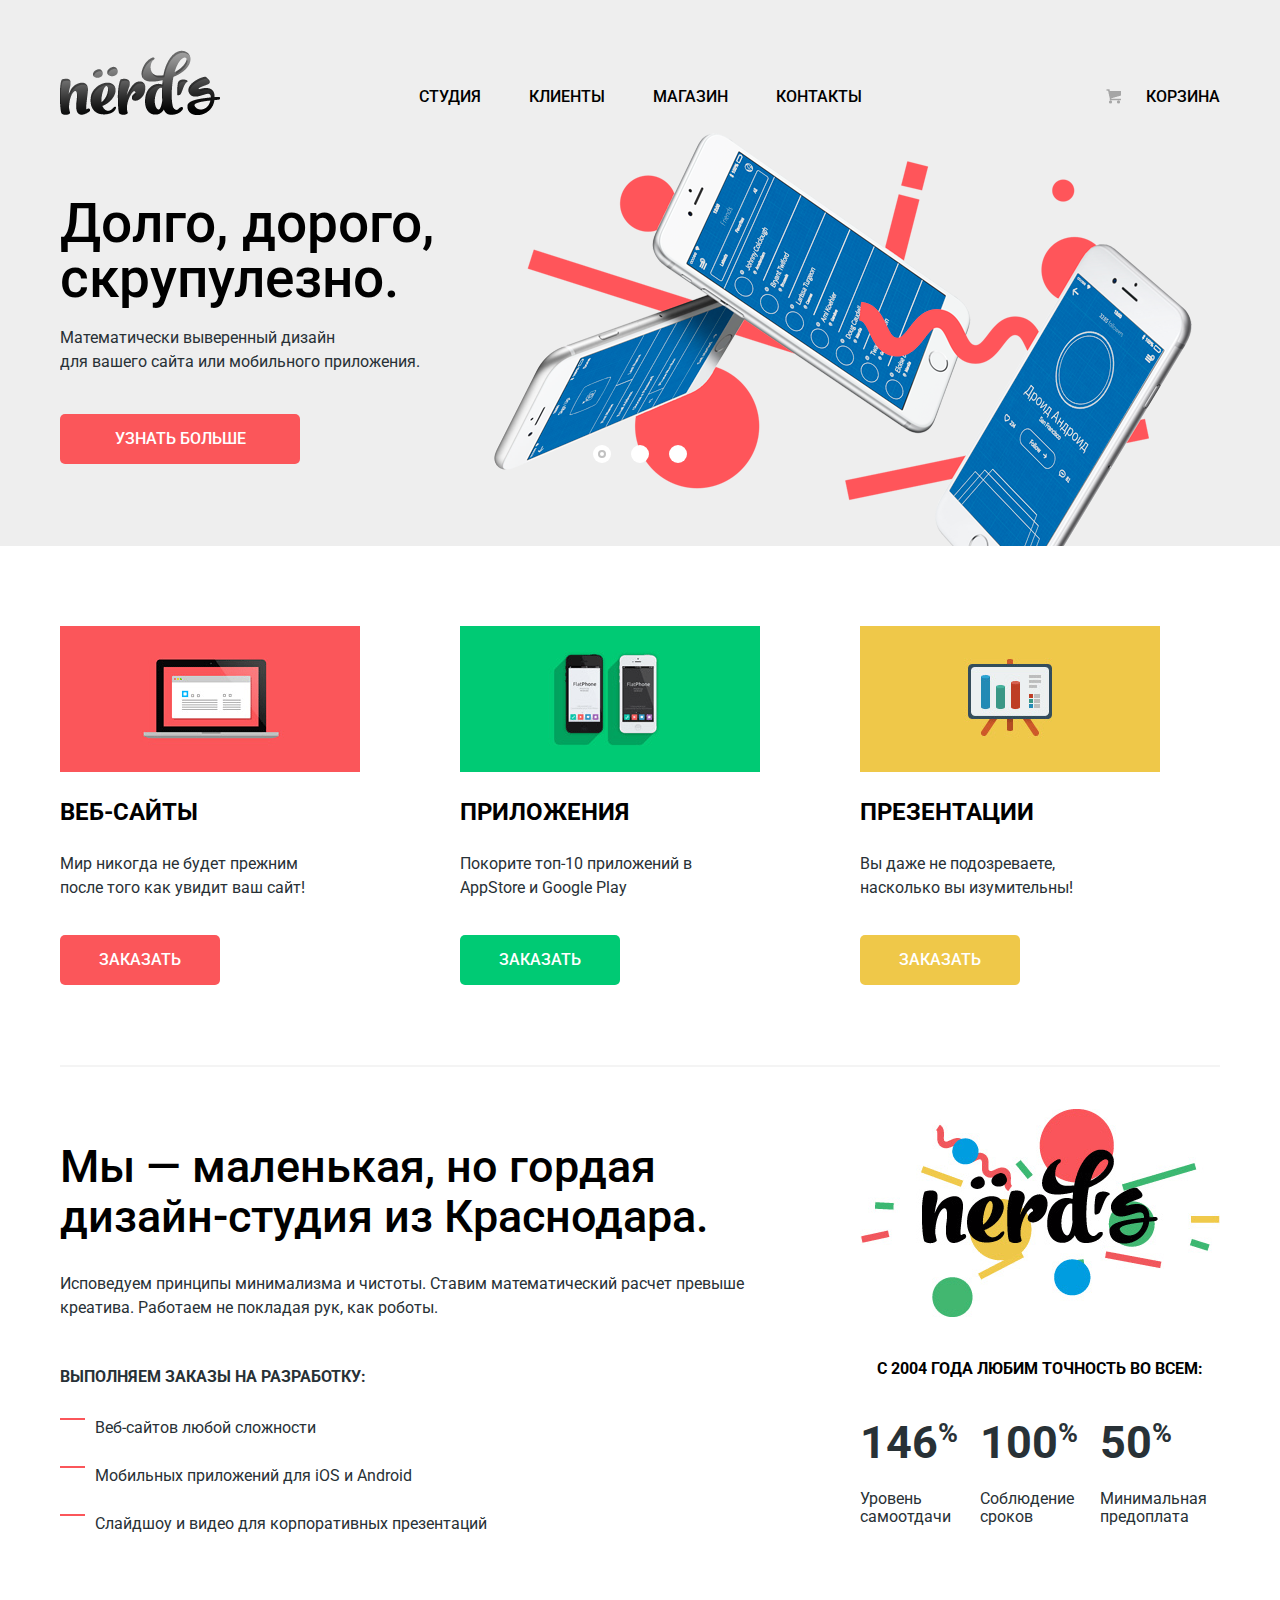
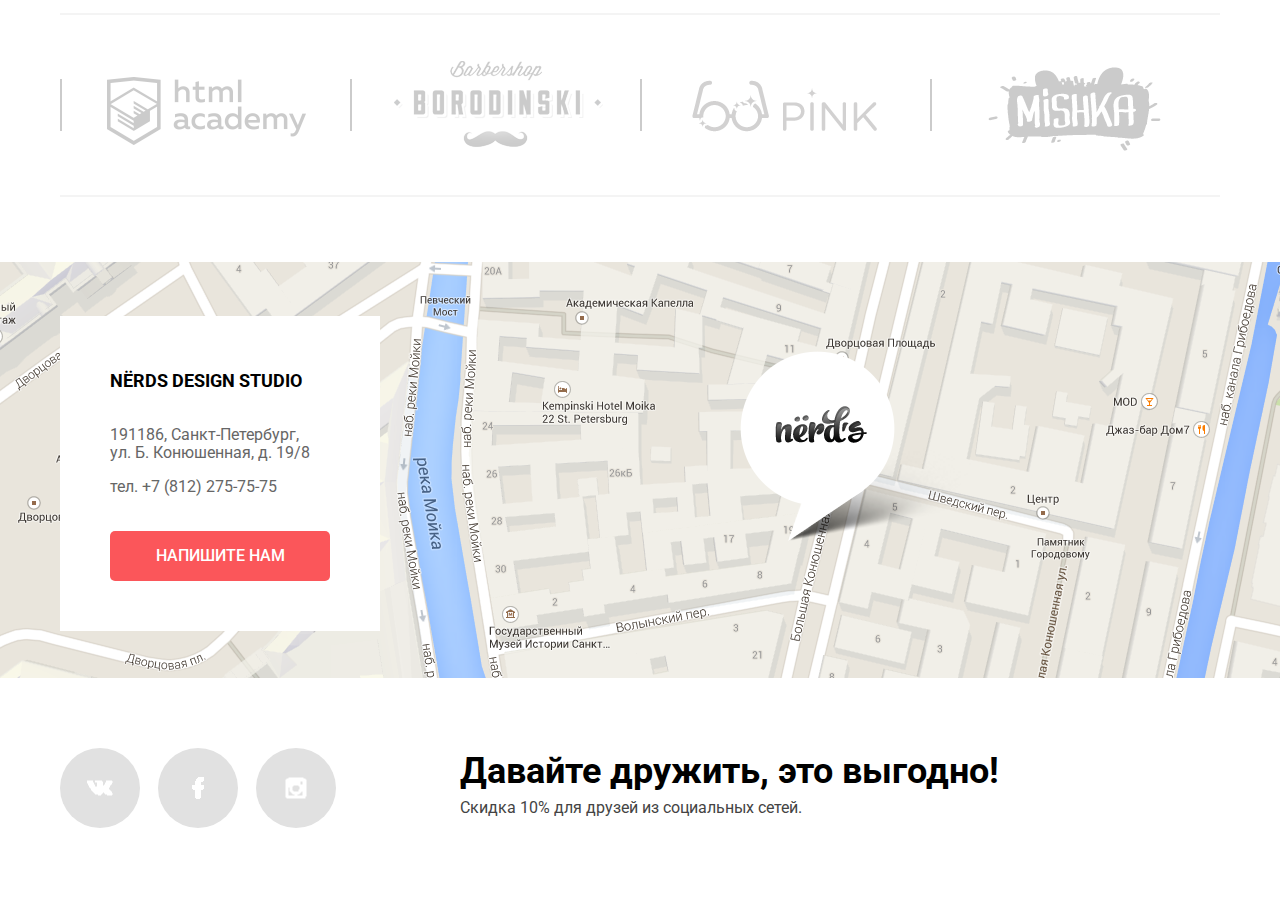
==== index.html @ ee8e9132 "вроде бы все" ====
<!DOCTYPE html>
<html lang="ru">

<head>
  <meta charset="utf-8">
  <title>HTML Academy: Нёрдс</title>
  <link rel="stylesheet" href="css/normalize.css">
  <link rel="stylesheet" href="css/style.css">
  <link href="https://fonts.googleapis.com/css?family=Roboto:400,500,700&amp;subset=cyrillic" rel="stylesheet">
</head>

<body>
  <header class="main-header">
    <div class="container">
      <div class="logo">
        <img src="img/nerds-logo.png" alt="логотип" width="160" height="65">
      </div>
      <nav class="nav">
        <ul>
          <li>
            <a href="#">Студия</a>
          </li>
          <li>
            <a href="#">Клиенты</a>
          </li>
          <li>
            <a href="#">Магазин</a>
          </li>
          <li>
            <a href="#">Контакты</a>
          </li>
        </ul>
      </nav>
      <div class="user-block">
        <a class="purchase" href="#">Корзина</a>
      </div>
    </div>

    <div class="container">
      <div class="slider">
        <input type="radio" id="btn-1" name="toggle" checked>
        <input type="radio" id="btn-2" name="toggle">
        <input type="radio" id="btn-3" name="toggle">
        <div class="slider-controls">
          <label for="btn-1"></label>
          <label for="btn-2"></label>
          <label for="btn-3"></label>
        </div>
        <div class="slides">
          <div class="slide">
            <h2 class="slider-item-title">Долго, дорого, <br>
                скрупулезно.</h2>
            <p class="slider-item">Математически выверенный дизайн<br> для вашего сайта или мобильного приложения.</p>
            <a class="btn" title="Узнать больше" href="#">Узнать больше</a>
          </div>
          <div class="slide">
            <h2 class="slider-item-title">Любим математику <br>как никто другой</h2>
            <p class="slider-item">Никакого креатива, только математические формулы <br>для расчета идеальных пропорций.</p>
            <a class="btn" title="Узнать больше" href="#">Узнать больше</a>
          </div>
          <div class="slide">
            <h2 class="slider-item-title">Только ночь,<br>только хардкор</h2>
            <p class="slider-item">Работать днем, как все? Мы против этого. <br>Ближе к полуночи работа только начинается.</p>
            <a class="btn" title="Узнать больше" href="#">Узнать больше</a>
          </div>
        </div>
      </div>
    </div>
  </header>

  <div class="container ">

    <section class="features clearfix">
      <div class="features-item">
        <div class="features-item-red">
          <img src="img/features-red.png" alt="Веб-сайты" width="300" height="146">
        </div>
        <b class="features-name">Веб-сайты</b>
        <p>Мир никогда не будет прежним после того как увидит ваш сайт!</p>
        <a class="btn btn-red" title="Заказать" href="#">Заказать</a>
      </div>
      <div class="features-item">
        <div class="features-item-green">
          <img src="img/features-green.png" alt="Приложения" width="300" height="146">
        </div>
        <b class="features-name">Приложения</b>
        <p>Покорите топ-10 приложений в AppStore и Google Play</p>
        <a class="btn btn-green" title="Заказать" href="#">Заказать</a>
      </div>
      <div class="features-item">
        <div class="features-item-yellow">
          <img src="img/features-yellow.png" alt="Презентации" width="300" height="146">
        </div>
        <b class="features-name">Презентации</b>
        <p>Вы даже не подозреваете, насколько вы изумительны!</p>
        <a class="btn btn-yellow" title="Заказать" href="#">Заказать</a>
      </div>
    </section>


    <div class="index-content clearfix">
      <div class="index-content-left">
        <b class="index-content-title">Мы — маленькая, но гордая дизайн-студия из Краснодара. </b>
        <p>
          Исповедуем принципы минимализма и чистоты. Ставим математический расчет превыше креатива. Работаем не покладая рук, как роботы.
        </p>
        <b class="index-list-name">Выполняем заказы на разработку:</b>
        <ul>
          <li>Веб-сайтов любой сложности</li>
          <li>Мобильных приложений для iOS и Android</li>
          <li>Слайдшоу и видео для корпоративных презентаций</li>
        </ul>
      </div>

      <div class="index-content-right">
        <img src="img/nerds-illustration.png" alt="логотип" width="360" height="208">
        <p class="index-content-data">с 2004 года любим точность во всем:</p>
        <ul>
          <li>
            <p class="index-content-data-show">146<span class="sup">%</span></p>
            <p class="index-content-data-description">Уровень самоотдачи</p>
          </li>
          <li>
            <p class="index-content-data-show">100<span class="sup">%</span></p>
            <p class="index-content-data-description">Соблюдение сроков</p>
          </li>
          <li>
            <p class="index-content-data-show">50<span class="sup">%</span></p>
            <p class="index-content-data-description">Минимальная предоплата</p>
          </li>
        </ul>
      </div>
    </div>

    <div class="clients-logo ">
      <ul>
        <li>
          <a title="html-academy" href="#">
            <img src="img/html-logo.png" alt="html-academy" width="260" height="180">
          </a>
        </li>

        <li>
          <a title="borodinski" href="#">
            <img src="img/borodinsky-logo-.png" alt="borodinski" width="260" height="180">
          </a>
        </li>
        <li>
          <a title="pink" href="#">
            <img src="img/pink-logo.png" alt="pink" width="260" height="180">
          </a>
        </li>
        <li>
          <a title="mishka" href="#">
            <img src="img/mishka-logo.png" alt="mishka" width="260" height="180">
          </a>
        </li>
      </ul>
    </div>
  </div>

  <footer>

    <div class="map">
      <div class="container contacts">
        <section class="map-contacts">
          <p class="map-contacts-title">NЁRDS DESIGN STUDIO</p>
          <p class="map-contacts-address">191186, Санкт-Петербург, <br>ул. Б. Конюшенная, д. 19/8</p>
          <p class="map-contacts-phone">тел. +7 (812) 275-75-75</p>
          <a class="btn btn-write-us" href="#">Напишите нам</a>
        </section>
      </div>
    </div>
    <div class="container clearfix">
      <section class="footer-social">
        <a class="social-btn social-btn-vk" href="#">Вконтакте</a>
        <a class="social-btn social-btn-fb" href="#">Facebook</a>
        <a class="social-btn social-btn-inst" href="#">Instagram</a>
      </section>
      <section class="footer-info">
        <p class="footer-info-title">Давайте дружить, это выгодно!</p>
        <p class="footer-info-description">Скидка 10% для друзей из социальных сетей.</p>
      </section>
    </div>


  </footer>


  <div class="modal-write-us">
    <button class="modal-write-us-close" type="button" title="Закрыть">Закрыть</button>
    <h2 class="modal-write-us-title">Напишите нам</h2>
    <a href="#" class="modal-write-us-close"></a>
    <form class="write-us-form" action="https://echo.htmlacademy.ru" method="post">
      <label for="write-name">
            <span class="write">Ваше имя</span>
            <input type="text" name="name" value="" placeholder="Представьтесь, пожалуйста" id="write-name">
          </label>
      <label for="write-mail">
            <span>Ваш e-mail</span>
            <input type="text" name="text" value="" placeholder="Для отправки ответа" id="write-mail">
          </label>
      <label for="write-post">
            <span>Текст письма</span>
            <textarea name="post" id="write-post" rows="5" placeholder="В свободной форме"></textarea>
          </label>
      <button class="btn btn-write-us-form" type="submit">Отправить</button>
    </form>
  </div>


</body>

</html>
---- css/style.css ----
body {
  font-family: 'Roboto', "Arial", sans-serif;
  font-size: 16px;
  line-height: 24px;
  font-weight: 400;
  color: #283136;
  background: white;
}


/* для наглядности

.catalog-item, .catalog-content, .filters, .catalog-title, .clients-logo, .footer-info, .footer-social, .footer, .map-contacts, .footer-map, .slider, .logo, .nav, .user-block, .features-item, .index-content-left, .index-content-right {
  background: rgba(255, 45, 82, 0.2);
}


    .container {
      background: rgba(100, 0, 10, 0.2);
    }
    /* для наглядности*/

.slider-item-math, .slider-item-worktime {
  display: none;
}

.clearfix::after {
  content: "";
  display: block;
  clear: both;
}

.container {
  width: 1160px;
  margin: 0 auto;
  padding: 0 20px;
}

a {
  text-decoration: none;
  color: #000000;
}

img {
  vertical-align: top;
  max-width: 100%;
  height: auto;
}


/* общая кнопка*/

.btn {
  display: block;
  margin: 0;
  padding: 16px 0;
  border-radius: 5px;
  font-family: 'Roboto', "Arial", sans-serif;
  font-size: 16px;
  line-height: 18px;
  font-weight: 500;
  color: #ffffff;
  text-align: center;
  text-transform: uppercase;
  text-decoration: none;
  background: #fb565a;
}

.btn:hover {
  background: #e74246;
}

.btn:active {
  color: rgba(255, 255, 255, 0.3);
  background: #d7373b;
  box-shadow: inset 0 3px 0 rgba(0, 0, 0, 0.1);
}


/* header*/

.main-header {
  background: #eeeeee;
}

.logo {
  float: left;
  width: 160px;
  padding-top: 50px;
  padding-bottom: 0;
  margin-right: 20px;
}

.logo:hover {
  opacity: 0.8;
}

.logo:active {
  opacity: 0.3;
}

.nav ul {
  margin: 0;
  padding: 0;
  list-style-type: none;
}

.nav, .user-block {
  float: left;
  width: 800px;
  margin-right: 20px;
  padding-top: 82px;
  line-height: 30px;
  font-weight: 500;
  color: #000000;
  text-transform: uppercase;
  text-align: center;
}

.nav a {
  padding-bottom: 7px;
}

.nav a:hover {
  color: #fb565a;
}

.nav a:active {
  color: rgba(0, 0, 0, 0.3);
}

.nav li {
  display: inline-block;
  vertical-align: top;
  padding-right: 44px;
}

.nav li:last-child {
  padding-right: 0;
}

.purchase a {
  padding-bottom: 7px;
}

.user-block {
  max-width: 160px;
  margin-right: 0;
  text-align: right;
}

.purchase {
  position: relative;
  display: inline-block;
  padding-left: 40px;
  line-height: 30px;
  font-weight: 500;
  color: #000000;
  text-transform: uppercase;
  vertical-align: top;
}

.purchase:hover {
  color: #fb565a;
}

.purchase:active {
  color: rgba(0, 0, 0, 0.3);
}

.purchase::before {
  content: "";
  position: absolute;
  top: 7px;
  left: 0px;
  width: 15px;
  height: 15px;
  background: transparent url("../img/spritesheet.png") -10px -10px no-repeat;
  background-position: -10px -10px;
  opacity: 0.3;
}


/* слайдер*/

.slider {
  position: relative;
  clear: both;
  width: 1160px;
  min-height: 431px;
  margin-bottom: 80px;
}

.slider input[type=radio] {
  position: absolute;
  opacity: 0;
}

.slider-controls {
  position: absolute;
  bottom: 95px;
  left: 50%;
  width: 200px;
  height: 10px;
  margin-left: -100px;
  text-align: center;
  z-index: 2;
}

.slider-controls label {
  position: relative;
  display: inline-block;
  width: 18px;
  height: 18px;
  margin: 0 8px;
  background: white;
  vertical-align: middle;
  border-radius: 50%;
  cursor: pointer;
}

#btn-1:checked~.slider-controls label[for="btn-1"], #btn-2:checked~.slider-controls label[for="btn-2"], #btn-3:checked~.slider-controls label[for="btn-3"] {
  margin: 0 13px;
  box-shadow: 0 0 0 5px white;
  width: 4px;
  height: 4px;
  border: 2px solid #c1c1c1;
  background: white;
}


/*#btn-1:checked~.slider-controls label[for="btn-1"],
#btn-2:checked~.slider-controls label[for="btn-2"],
#btn-3:checked~.slider-controls label[for="btn-3"]::before {
  position: absolute;
  content: "";
  width: 4px;
  height: 4px;
  left: 5px;
  top: 50%;
  transform: translateY(-50%);
  border: 2px solid #c1c1c1;
  border-radius: 50%;
  background: white;
}*/

.slide {
  position: absolute;
  top: 0;
  left: 0;
  width: 100%;
  height: 100%;
  overflow: hidden;
}

.slide {
  display: none;
}

.slide:nth-child(1) {
  background: url("../img/nerds-index-slide1.png") 100% 100% no-repeat;
  min-height: 431px;
}

.slide:nth-child(2) {
  background: url("../img/nerds-index-slide2.png") 100% 100% no-repeat;
  min-height: 431px;
}

.slide:nth-child(3) {
  background: url("../img/nerds-index-slide3.png") 100% 100% no-repeat;
  min-height: 431px;
}

#btn-1:checked~.slides .slide:nth-child(1) {
  display: block;
}

#btn-2:checked~.slides .slide:nth-child(2) {
  display: block;
}

#btn-3:checked~.slides .slide:nth-child(3) {
  display: block;
}

.slider-item-title, .catalog-title {
  margin: 0;
  padding-top: 81px;
  font-size: 55px;
  line-height: 55px;
  font-weight: 500;
  color: #000000;
}

.slider-item {
  margin: 0;
  padding-top: 20px;
  padding-bottom: 40px;
  font: inherit;
}

.slider .btn {
  width: 240px;
}


/* features*/

.features {
  margin-bottom: 80px;
}

.features-item {
  float: left;
  width: 360px;
  margin-right: 40px;
}

.features-item:last-child {
  margin-right: 0;
}

.features-item-red, .features-item-green, .features-item-yellow {
  padding-bottom: 25px;
}

.features-name {
  padding-top: 25px;
  font-size: 24px;
  line-height: 30px;
  font-weight: 700;
  color: #000000;
  text-transform: uppercase;
}

.features-item p {
  margin: 0;
  padding-top: 25px;
  padding-bottom: 35px;
  width: 260px;
  font: inherit;
}

.btn-red {
  width: 160px;
}

.btn-green {
  width: 160px;
  background: #00ca74;
}

.btn-green:hover {
  background: #00bc6c;
}

.btn-green:active {
  color: rgba(255, 255, 255, 0.3);
  background: #00aa62;
}

.btn-yellow {
  width: 160px;
  background: #efc849;
}

.btn-yellow:hover {
  background: #eab534;
}

.btn-yellow:active {
  color: rgba(255, 255, 255, 0.3);
  background: #e5a722;
}


/*index-content*/

.index-content {
  margin-bottom: 65px;
  border-top: 2px solid #f4f4f4;
}

.index-content-left {
  float: left;
  width: 760px;
  padding-top: 75px;
}

.index-content-title {
  margin: 0;
  font-size: 45px;
  line-height: 50px;
  font-weight: 500;
  color: #000000;
}

.index-content-left p {
  margin: 0;
  padding-top: 30px;
  padding-bottom: 45px;
}

.index-list-name {
  font-weight: 700;
  text-transform: uppercase;
}

.index-content-left ul {
  margin: 0;
  padding-top: 15px;
  padding-left: 35px;
  list-style-type: none;
  line-height: 48px;
}

.index-content-left li {
  position: relative;
}

.index-content-left li::before {
  position: absolute;
  content: "";
  width: 25px;
  height: 2px;
  left: -35px;
  top: 15px;
  transform: translateY(-50%);
  background: #fb565a;
}

.index-content-right {
  float: right;
  width: 360px;
  padding-top: 42px;
  font-size: 0px;
}

.index-content-right p {
  margin: 0;
}

.index-content-data {
  font-size: 16px;
  line-height: 24px;
  font-weight: 700;
  text-transform: uppercase;
  text-align: center;
  color: #000000;
  padding-top: 40px;
  padding-bottom: 30px;
}

.index-content-right ul {
  margin: 0;
  padding: 0;
  list-style-type: none;
}

.index-content-right li {
  display: inline-block;
  vertical-align: top;
  width: 120px;
}

.index-content-right li:last-child {
  padding-right: 0;
}

.index-content-data-show {
  font-size: 45px;
  line-height: 45px;
  font-weight: 700;
  padding-bottom: 25px;
  vertical-align: top;
}

.sup {
  vertical-align: super;
  font-size: 27px;
}

.index-content-data-description {
  font-size: 16px;
  line-height: 18px;
}


/* logos*/

.clients-logo {
  border-top: 2px solid #f4f4f4;
  border-bottom: 2px solid #f4f4f4;
  font-size: 0px;
  margin-bottom: 65px;
}

.clients-logo ul {
  margin: 0;
  padding: 0;
  list-style-type: none;
}

.clients-logo li {
  position: relative;
  display: inline-block;
  vertical-align: middle;
  width: 25%;
  text-align: center;
  opacity: 0.2;
}

.clients-logo li:not(first-child)::before {
  position: absolute;
  content: "";
  width: 2px;
  height: 52px;
  left: 0;
  top: 50%;
  transform: translateY(-50%);
  background: #000000;
}


/*.clients-logo li:nth-child(2n+0)::before {
  position: absolute;
  content: "";
  width: 2px;
  height: 52px;
  left: 0;
  top: 50%;
  transform: translateY(-50%);
  background: #000000;
}

.clients-logo li:nth-child(3)::before {
  position: absolute;
  content: "";
  width: 2px;
  height: 52px;
  left: 0;
  top: 50%;
  transform: translateY(-50%);
  background: #000000;
}*/

.clients-logo li:hover {
  opacity: 1;
}

.clients-logo li:hover::before {
  opacity: 0.2;
}

.clients-logo li:active {
  opacity: 0.1;
}


/* contacts*/

.map {
  margin: 0 auto;
  background: url("../img/map.png") 50% 50% no-repeat;
  min-height: 416px;
}

.contacts {
  padding-top: 54px;
}

.map-contacts {
  width: 220px;
  padding: 50px;
  background: #ffffff;
  color: #000000;
}

.map-contacts-title {
  margin: 0;
  padding-bottom: 30px;
  font-size: 18px;
  line-height: 30px;
  font-weight: 700;
  text-transform: uppercase;
}

.map-contacts-address, .map-contacts-phone {
  margin: 0;
  padding-bottom: 16px;
  line-height: 18px;
  color: #666666;
}

.map-contacts-phone {
  padding-bottom: 35px;
}


/* footer*/

.footer-social {
  float: left;
  width: 300px;
  padding-top: 70px;
  padding-bottom: 70px;
}

.social-btn {
  position: relative;
  display: inline-block;
  vertical-align: top;
  width: 80px;
  min-height: 80px;
  border-radius: 50%;
  margin-right: 14px;
  font-size: 0;
  background: #e1e1e1;
}

.social-btn::before {
  content: "";
  position: absolute;
  top: 50%;
  left: 50%;
  transform: translate(-50%, -50%);
  background: transparent url("../img/spritesheet.png") no-repeat;
}

.social-btn-vk::before {
  width: 26px;
  height: 15px;
  background-position: -10px -304px;
}

.social-btn-fb::before {
  width: 12px;
  height: 22px;
  background-position: -10px -131px;
}

.social-btn-inst::before {
  width: 21px;
  height: 21px;
  background-position: -10px -173px;
}

.social-btn:hover {
  background: #e74246;
}

.social-btn:active {
  background: #d7373b;
  box-shadow: inset 0px 3px 0px rgba(0, 0, 0, 0.1);
}

.social-btn:active::before {
  opacity: 0.3;
}

.footer-info {
  float: right;
  width: 760px;
  padding-top: 75px;
}

.footer-info-title {
  margin: 0;
  font-size: 36px;
  font-weight: 700;
  line-height: 36px;
  color: #000000;
  padding-bottom: 8px;
}

.footer-info-description {
  margin: 0;
  line-height: 22px;
  color: #444444;
}


/*каталог*/

.active {
  border-bottom: #fb565a solid 2px;
}

.catalog-header {
  margin-bottom: 55px;
  background: #eeeeee;
}

.catalog-title {
  clear: both;
  padding-top: 57px;
  padding-bottom: 105px;
  text-align: center;
}

.catalog-content {
  float: right;
  width: 760px;
}

.catalog-wrapper {
  font-size: 0;
}

.catalog-item {
  position: relative;
  display: inline-block;
  vertical-align: top;
  text-align: center;
  width: 360px;
  margin-right: 36px;
  margin-bottom: 36px;
  font-size: 16px;
  border-radius: 5px 5px 0 0;
  border: rgba(77, 77, 77, 0.1) 1px solid;
}

.catalog-item:nth-child(2n) {
  margin-right: 0;
}

.catalog-item:hover {
  box-shadow: 0 6px 15px rgba(0, 0, 0, 0.25);
}

.catalog-item-header {
  width: 360px;
  height: 40px;
  text-align: left;
  border-radius: 5px 5px 0 0;
  background: rgba(77, 77, 77, 0.1);
}

.catalog-item:hover .catalog-item-header {
  background: rgba(77, 77, 77, 1);
}


/* браузер элементов каталога */

.catalog-item-header span {
  display: inline-block;
  margin-top: 13px;
  margin-right: 9px;
  width: 14px;
  height: 14px;
  border-radius: 50%;
  background: #ffffff;
}

.catalog-item-header span:first-child {
  margin-left: 16px;
}

.btn-catalog-info {
  margin-left: 20px;
  width: 200px;
}


/* всплывающая подпись элемента каталога */

.catalog-info {
  box-sizing: border-box;
  position: absolute;
  z-index: 2;
  bottom: 0;
  left: 0;
  width: 360px;
  padding: 30px 60px 40px 60px;
  background: #eeeeee;
}

.catalog-item .catalog-info {
  opacity: 0;
  visibility: hidden;
}

.catalog-item:hover .catalog-info {
  opacity: 1;
  visibility: visible;
}

.catalog-info-title {
  margin: 0;
  font-size: 18px;
  line-height: 30px;
  font-weight: 700;
  color: #000000;
  text-transform: uppercase;
}

.catalog-info-description {
  margin: 0;
  padding: 18px 0 28px 0;
  line-height: 18px;
  color: #666666;
}


/* фильтры */

.filters {
  float: left;
  width: 260px;
}

.filter-list {
  margin: 0;
  margin-bottom: 50px;
  padding: 0;
  list-style: none;
}

input[type="radio"] {
  display: none;
}

input[type="radio"]+label {
  position: relative;
  display: block;
  margin: 16px 0;
  line-height: 23px;
  padding-left: 35px;
  cursor: pointer;
  color: #283136;
}

input[type="radio"]+label::before {
  content: "";
  position: absolute;
  width: 25px;
  height: 25px;
  top: 0;
  left: 0;
  background: white url("../img/spritesheet.png") -10px -10px no-repeat;
  background-position: -10px -214px;
  opacity: 0.4;
  cursor: pointer;
}

input[type="radio"]+label:hover::before {
  opacity: 1;
}

input[type="radio"]:checked+label::after {
  content: "";
  position: absolute;
  width: 25px;
  height: 25px;
  top: 0;
  left: 0;
  background: white url("../img/spritesheet.png") -10px -10px no-repeat;
  background-position: -10px -259px;
  opacity: 0.4;
  cursor: pointer;
}

input[type="radio"]:checked+label:hover::after {
  opacity: 1;
}

input[type="checkbox"] {
  display: none;
}

input[type="checkbox"]+label {
  position: relative;
  display: block;
  margin: 16px 0;
  line-height: 23px;
  padding-left: 35px;
  cursor: pointer;
  color: #283136;
}

input[type="checkbox"]+label::before {
  content: "";
  position: absolute;
  width: 27px;
  height: 23px;
  top: 0;
  left: 0;
  background: white url("../img/spritesheet.png") -10px -10px no-repeat;
  background-position: -10px -45px;
  opacity: 0.4;
  cursor: pointer;
}

input[type="checkbox"]+label:hover::before {
  opacity: 1;
}

input[type="checkbox"]:checked+label::after {
  content: "";
  position: absolute;
  width: 27px;
  height: 23px;
  top: 0;
  left: 0;
  background: white url("../img/spritesheet.png") -10px -10px no-repeat;
  background-position: -10px -88px;
  opacity: 0.4;
  cursor: pointer;
}

input[type="checkbox"]:checked+label:hover::after {
  opacity: 1;
}


/* фильтр стоимость */

.range-filter {
  width: 260px;
  margin: 50px 0;
}

.range-controls {
  position: relative;
  height: 41px;
  padding-top: 39px;
  padding-right: 20px;
  padding-left: 20px;
  margin-bottom: 15px;
  border-radius: 5px;
  background: #f1f1f1;
}

.range-controls .scale {
  height: 2px;
  background: #d7dcde;
}

.range-controls .bar {
  width: 70%;
  height: 2px;
  background: #00ca74;
}

.range-controls .toggle {
  position: absolute;
  top: 30px;
  left: 0px;
  width: 4px;
  height: 4px;
  cursor: pointer;
  border: 8px solid #fff;
  border-radius: 50%;
  background: #ababab;
  box-shadow: 0 2px 1px 0 #cfcfcf;
}

.range-controls .toggle-min {
  left: 50px;
}

.range-controls .toggle-max {
  left: 110px;
}

.price-controls {
  font-size: 0;
}

.price-controls label {
  font-size: 16px;
  display: inline-block;
  width: 50%;
}

.max-price {
  text-align: right;
}

.price-controls input {
  font-family: 'Roboto', 'Arial', sans-serif;
  font-size: 16px;
  width: 60px;
  margin-left: 10px;
  padding: 8px 10px;
  text-align: center;
  color: #283136;
  border: none;
  border-radius: 5px;
  background: #f1f1f1;
}


/* фильтры */

.filter-form-title {
  margin: 0;
  font-size: 18px;
  line-height: 30px;
  font-weight: 700;
  color: #000000;
  text-transform: uppercase;
}

.btn-filter {
  color: #000000;
  background: #eeeeee;
  width: 260px;
  border: none;
}

.btn-filter:hover {
  background: #dfdfdf;
}

.btn-filter:active {
  color: rgba(0, 0, 0, 0.3);
  background: #d5d5d5;
  box-shadow: inset 0 3px 0 rgba(0, 0, 0, 0.1);
}


/* сортировка */

.sort {
  margin-bottom: 50px;
}

.sort ul {
  margin: 0;
  padding: 0;
}

.sort-parametr-title {
  float: left;
  margin: 0;
  font-size: 18px;
  line-height: 30px;
  font-weight: 700;
  color: #000000;
  text-transform: uppercase;
}

.sort-parametr li {
  float: right;
  display: inline-block;
  vertical-align: middle;
  margin-left: 25px;
  font-size: 14px;
  font-weight: 400;
  line-height: 30px;
  color: #000000;
  opacity: 0.3;
  text-transform: uppercase;
  cursor: pointer;
}

.sort-parametr li:hover {
  opacity: 0.6;
}

.sort-parametr li:active {
  opacity: 1;
}

.sort-parametr .sort-active {
  opacity: 1;
}

.sort-parametr li:last-child {
  margin-left: 20px;
}

.sort-marker-up {
  display: inline-block;
  vertical-align: middle;
  width: 0;
  height: 0;
  border-left: 4px solid transparent;
  border-right: 4px solid transparent;
  border-bottom: 8px solid #000000;
}

.sort-marker-down {
  display: inline-block;
  vertical-align: middle;
  margin-left: 25px;
  width: 0;
  height: 0;
  border-left: 4px solid transparent;
  border-right: 4px solid transparent;
  border-top: 8px solid #000000;
}

.pagination ul {
  margin: 0;
  padding: 0;
  list-style: none;
}

.pagination li {
  display: inline-block;
  vertical-align: top;
  margin: 24px 12px 60px 0;
  padding: 13px 0;
  width: 50px;
  border-radius: 5px;
  font-weight: 500;
  text-align: center;
  text-transform: uppercase;
  background: #eeeeee;
  cursor: pointer;
}

.pagination li:last-child {
  width: 260px;
}

.pagination li:hover {
  background: #dfdfdf;
}

.pagination li:active {
  background: #d5d5d5;
  box-shadow: inset 0 3px 0 rgba(0, 0, 0, 0.1);
}

.pagination .pagination-active {
  width: 44px;
  padding: 10px 0;
  border: #dbdbdb 3px solid;
  background: white;
}

.pagination li a {
  color: #000000;
}

.pagination li:active a {
  color: rgba(0, 0, 0, 0.3);
}


/* модальное окно*/

.modal-write-us {
  display: none;
  position: fixed;
  bottom: 175px;
  left: 50%;
  width: 760px;
  margin-left: -480px;
  padding: 68px 100px 85px 100px;
  color: #000000;
  background: white;
  box-shadow: 0 20px 40px rgba(0, 0, 0, 0.75);
}

.modal-write-us-close {
  position: absolute;
  top: 78px;
  right: 90px;
  width: 21px;
  height: 21px;
  font-size: 0;
  background-color: transparent;
  border: 0;
  cursor: pointer;
  opacity: 0.3;
}

.modal-write-us-close::before, .modal-write-us-close::after {
  content: "";
  position: absolute;
  top: 8px;
  left: -2px;
  width: 25px;
  height: 5px;
  background-color: #fb565a;
}

.modal-write-us-close::before {
  transform: rotate(45deg);
}

.modal-write-us-close::after {
  transform: rotate(-45deg);
}

.modal-write-us-title {
  margin: 0;
  font-size: 45px;
  line-height: 45px;
  color: #000000;
}

.write-us-form {
  margin-top: 45px;
}

.write-us-form label {
  display: inline-block;
  vertical-align: top;
  width: 360px;
}

.write-us-form label:first-child {
  margin-right: 36px;
}

.write-us-form input[type="text"], .write-us-form textarea[name="post"] {
  width: 326px;
  margin-top: 10px;
  margin-bottom: 35px;
  padding: 15px 15px;
  border: #d7dcde solid 2px;
  border-radius: 5px;
  font-size: 16px;
  line-height: 18px;
  font-family: "Roboto", "Arial", sans-serif;
  color: #444444;
}

.write-us-form textarea[name="post"] {
  width: 726px;
  margin-bottom: 47px;
}

.write-us-form input[type="text"]:hover {
  border: #b4b9bb solid 2px;
}

.write-us-form input[type="text"]:focus {
  border: #000000 solid 2px;
}

.write-us-form textarea[name="post"]:hover {
  border: #b4b9bb solid 2px;
}

.write-us-form textarea[name="post"]:hover {
  border: #000000 solid 2px;
}

.write-us-form span {
  margin: 0;
  font-size: 16px;
  line-height: 18px;
  font-family: "Roboto", "Arial", sans-serif;
  font-weight: 700;
  color: #000000;
}

.btn-write-us-form {
  font: inherit;
  width: 260px;
  border: none;
}
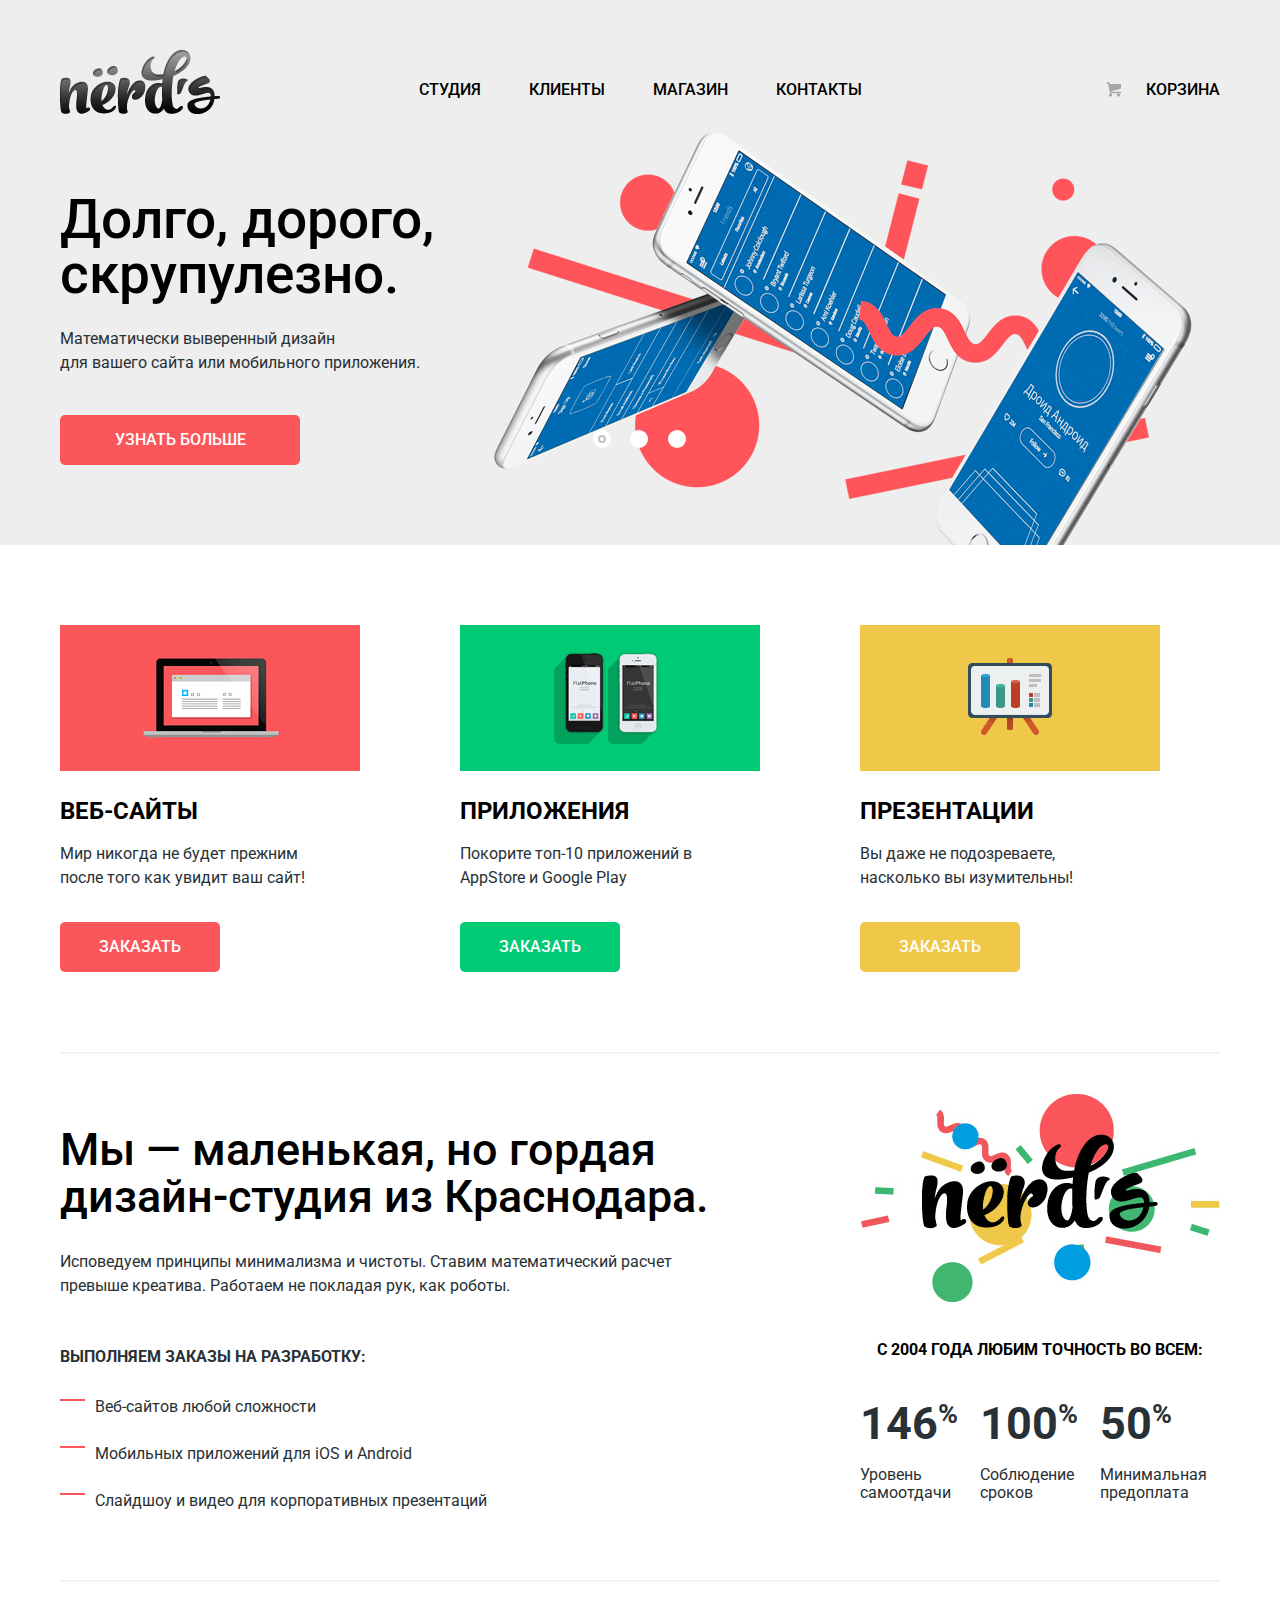
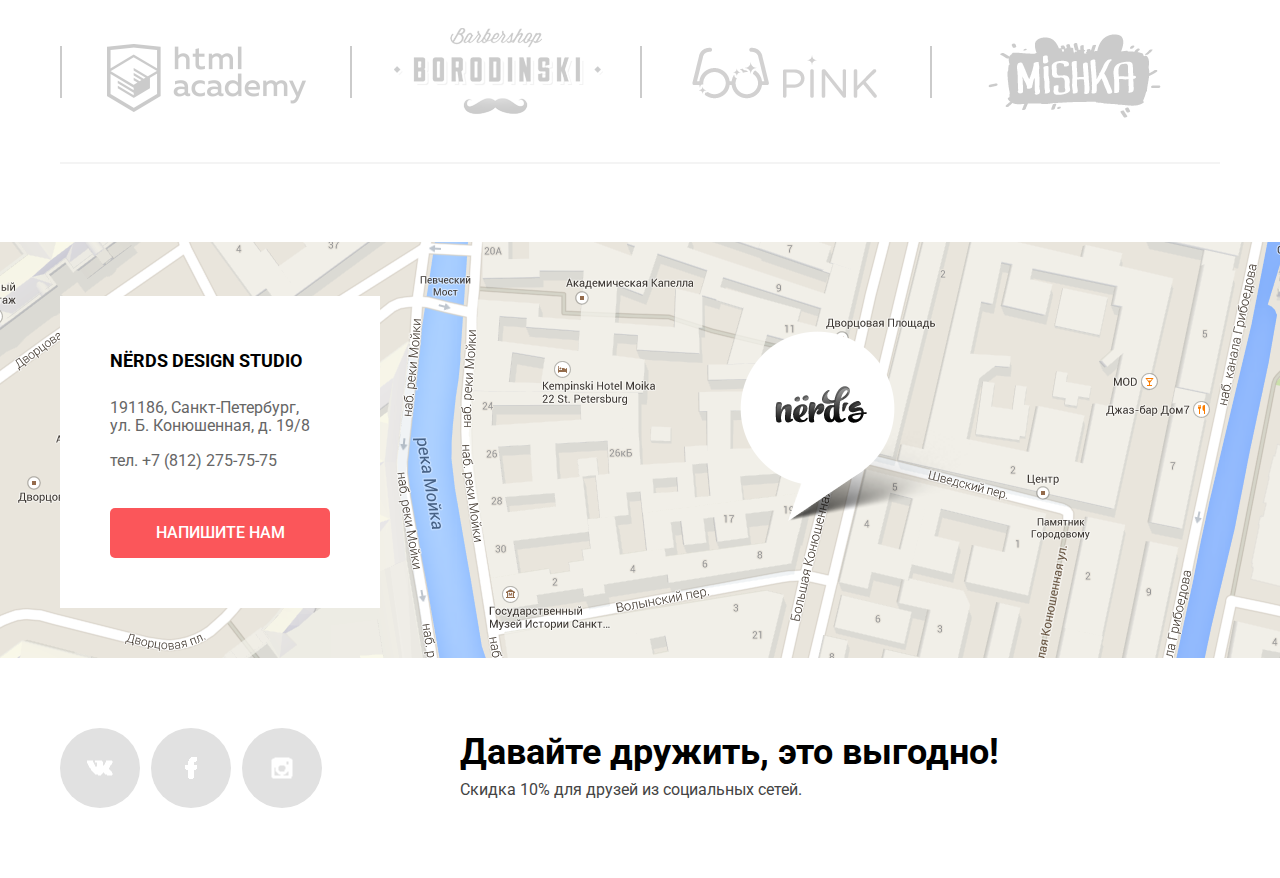
==== commit 9615dee6: "выровняла по PixelPerfect" ====
--- a/index.html
+++ b/index.html
@@ -190,7 +190,8 @@
   <div class="modal-write-us">
     <button class="modal-write-us-close" type="button" title="Закрыть">Закрыть</button>
     <h2 class="modal-write-us-title">Напишите нам</h2>
-    <a href="#" class="modal-write-us-close"></a>
+    <a href="#"></a>
+
     <form class="write-us-form" action="https://echo.htmlacademy.ru" method="post">
       <label for="write-name">
             <span class="write">Ваше имя</span>
@@ -208,6 +209,23 @@
     </form>
   </div>
 
+  <script>
+    var link = document.querySelector(".btn-write-us");
+
+    var popup = document.querySelector(".modal-write-us");
+    var close = popup.querySelector(".modal-write-us-close");
+
+    link.addEventListener("click", function(event) {
+      event.preventDefault();
+      popup.classList.add("modal-write-us-show");
+    });
+
+    close.addEventListener("click", function(event) {
+      event.preventDefault();
+      popup.classList.remove("modal-write-us-show");
+    });
+
+  </script>
 
 </body>
 
--- a/css/style.css
+++ b/css/style.css
@@ -13,6 +13,7 @@
 .catalog-item, .catalog-content, .filters, .catalog-title, .clients-logo, .footer-info, .footer-social, .footer, .map-contacts, .footer-map, .slider, .logo, .nav, .user-block, .features-item, .index-content-left, .index-content-right {
   background: rgba(255, 45, 82, 0.2);
 }
+<a href="#" class="modal-write-us-close"></a>
 
 
     .container {
@@ -86,8 +87,8 @@
 .logo {
   float: left;
   width: 160px;
-  padding-top: 50px;
-  padding-bottom: 0;
+  margin-top: 49px;
+  margin-bottom: 0;
   margin-right: 20px;
 }
 
@@ -109,7 +110,7 @@
   float: left;
   width: 800px;
   margin-right: 20px;
-  padding-top: 82px;
+  margin-top: 75px;
   line-height: 30px;
   font-weight: 500;
   color: #000000;
@@ -118,7 +119,7 @@
 }
 
 .nav a {
-  padding-bottom: 7px;
+  padding-bottom: 9px;
 }
 
 .nav a:hover {
@@ -198,7 +199,7 @@
 
 .slider-controls {
   position: absolute;
-  bottom: 95px;
+  bottom: 109px;
   left: 50%;
   width: 200px;
   height: 10px;
@@ -220,7 +221,7 @@
 }
 
 #btn-1:checked~.slider-controls label[for="btn-1"], #btn-2:checked~.slider-controls label[for="btn-2"], #btn-3:checked~.slider-controls label[for="btn-3"] {
-  margin: 0 13px;
+  margin: 0 12px;
   box-shadow: 0 0 0 5px white;
   width: 4px;
   height: 4px;
@@ -286,7 +287,7 @@
 
 .slider-item-title, .catalog-title {
   margin: 0;
-  padding-top: 81px;
+  margin-top: 78px;
   font-size: 55px;
   line-height: 55px;
   font-weight: 500;
@@ -295,8 +296,8 @@
 
 .slider-item {
   margin: 0;
-  padding-top: 20px;
-  padding-bottom: 40px;
+  margin-top: 25px;
+  margin-bottom: 40px;
   font: inherit;
 }
 
@@ -322,11 +323,10 @@
 }
 
 .features-item-red, .features-item-green, .features-item-yellow {
-  padding-bottom: 25px;
+  margin-bottom: 25px;
 }
 
 .features-name {
-  padding-top: 25px;
   font-size: 24px;
   line-height: 30px;
   font-weight: 700;
@@ -335,9 +335,7 @@
 }
 
 .features-item p {
-  margin: 0;
-  padding-top: 25px;
-  padding-bottom: 35px;
+  margin: 16px 0 32px 0;
   width: 260px;
   font: inherit;
 }
@@ -378,28 +376,30 @@
 /*index-content*/
 
 .index-content {
-  margin-bottom: 65px;
+  margin-bottom: 56px;
   border-top: 2px solid #f4f4f4;
 }
 
 .index-content-left {
   float: left;
   width: 760px;
-  padding-top: 75px;
+  margin-top: 72px;
 }
 
 .index-content-title {
   margin: 0;
   font-size: 45px;
-  line-height: 50px;
+  line-height: 47px;
   font-weight: 500;
   color: #000000;
 }
 
 .index-content-left p {
   margin: 0;
-  padding-top: 30px;
-  padding-bottom: 45px;
+  margin-top: 30px;
+  margin-bottom: 47px;
+  width: 650px;
+  line-height: 24px;
 }
 
 .index-list-name {
@@ -409,10 +409,10 @@
 
 .index-content-left ul {
   margin: 0;
-  padding-top: 15px;
+  margin-top: 14px;
   padding-left: 35px;
   list-style-type: none;
-  line-height: 48px;
+  line-height: 47px;
 }
 
 .index-content-left li {
@@ -425,7 +425,7 @@
   width: 25px;
   height: 2px;
   left: -35px;
-  top: 15px;
+  top: 17px;
   transform: translateY(-50%);
   background: #fb565a;
 }
@@ -433,7 +433,7 @@
 .index-content-right {
   float: right;
   width: 360px;
-  padding-top: 42px;
+  padding-top: 40px;
   font-size: 0px;
 }
 
@@ -448,7 +448,7 @@
   text-transform: uppercase;
   text-align: center;
   color: #000000;
-  padding-top: 40px;
+  padding-top: 36px;
   padding-bottom: 30px;
 }
 
@@ -472,7 +472,7 @@
   font-size: 45px;
   line-height: 45px;
   font-weight: 700;
-  padding-bottom: 25px;
+  padding-bottom: 20px;
   vertical-align: top;
 }
 
@@ -493,7 +493,7 @@
   border-top: 2px solid #f4f4f4;
   border-bottom: 2px solid #f4f4f4;
   font-size: 0px;
-  margin-bottom: 65px;
+  margin-bottom: 78px;
 }
 
 .clients-logo ul {
@@ -579,7 +579,7 @@
 
 .map-contacts-title {
   margin: 0;
-  padding-bottom: 30px;
+  margin-bottom: 23px;
   font-size: 18px;
   line-height: 30px;
   font-weight: 700;
@@ -588,13 +588,13 @@
 
 .map-contacts-address, .map-contacts-phone {
   margin: 0;
-  padding-bottom: 16px;
+  margin-bottom: 17px;
   line-height: 18px;
   color: #666666;
 }
 
 .map-contacts-phone {
-  padding-bottom: 35px;
+  margin-bottom: 38px;
 }
 
 
@@ -603,8 +603,8 @@
 .footer-social {
   float: left;
   width: 300px;
-  padding-top: 70px;
-  padding-bottom: 70px;
+  margin-top: 70px;
+  margin-bottom: 70px;
 }
 
 .social-btn {
@@ -614,7 +614,7 @@
   width: 80px;
   min-height: 80px;
   border-radius: 50%;
-  margin-right: 14px;
+  margin-right: 7px;
   font-size: 0;
   background: #e1e1e1;
 }
@@ -662,7 +662,7 @@
 .footer-info {
   float: right;
   width: 760px;
-  padding-top: 75px;
+  margin-top: 76px;
 }
 
 .footer-info-title {
@@ -671,7 +671,7 @@
   font-weight: 700;
   line-height: 36px;
   color: #000000;
-  padding-bottom: 8px;
+  margin-bottom: 9px;
 }
 
 .footer-info-description {
@@ -694,8 +694,8 @@
 
 .catalog-title {
   clear: both;
-  padding-top: 57px;
-  padding-bottom: 105px;
+  padding-top: 78px;
+  padding-bottom: 108px;
   text-align: center;
 }
 
@@ -715,7 +715,7 @@
   text-align: center;
   width: 360px;
   margin-right: 36px;
-  margin-bottom: 36px;
+  margin-bottom: 34px;
   font-size: 16px;
   border-radius: 5px 5px 0 0;
   border: rgba(77, 77, 77, 0.1) 1px solid;
@@ -773,7 +773,7 @@
   bottom: 0;
   left: 0;
   width: 360px;
-  padding: 30px 60px 40px 60px;
+  padding: 28px 60px 46px 60px;
   background: #eeeeee;
 }
 
@@ -798,7 +798,7 @@
 
 .catalog-info-description {
   margin: 0;
-  padding: 18px 0 28px 0;
+  padding: 15px 0 30px 0;
   line-height: 18px;
   color: #666666;
 }
@@ -813,7 +813,7 @@
 
 .filter-list {
   margin: 0;
-  margin-bottom: 50px;
+  margin-bottom: 41px;
   padding: 0;
   list-style: none;
 }
@@ -825,8 +825,8 @@
 input[type="radio"]+label {
   position: relative;
   display: block;
-  margin: 16px 0;
-  line-height: 23px;
+  margin: 12px 0;
+  line-height: 28px;
   padding-left: 35px;
   cursor: pointer;
   color: #283136;
@@ -873,8 +873,8 @@
 input[type="checkbox"]+label {
   position: relative;
   display: block;
-  margin: 16px 0;
-  line-height: 23px;
+  margin: 14px 0;
+  line-height: 26px;
   padding-left: 35px;
   cursor: pointer;
   color: #283136;
@@ -919,7 +919,8 @@
 
 .range-filter {
   width: 260px;
-  margin: 50px 0;
+  margin-top: 50px;
+  margin-bottom: 55px;
 }
 
 .range-controls {
@@ -958,11 +959,11 @@
 }
 
 .range-controls .toggle-min {
-  left: 50px;
+  left: 15px;
 }
 
 .range-controls .toggle-max {
-  left: 110px;
+  left: 160px;
 }
 
 .price-controls {
@@ -973,6 +974,7 @@
   font-size: 16px;
   display: inline-block;
   width: 50%;
+  text-transform: uppercase;
 }
 
 .max-price {
@@ -1005,6 +1007,7 @@
 }
 
 .btn-filter {
+  margin-top: 46px;
   color: #000000;
   background: #eeeeee;
   width: 260px;
@@ -1069,13 +1072,10 @@
   opacity: 1;
 }
 
-.sort-parametr li:last-child {
-  margin-left: 20px;
-}
-
 .sort-marker-up {
   display: inline-block;
   vertical-align: middle;
+  margin-left: -3px;
   width: 0;
   height: 0;
   border-left: 4px solid transparent;
@@ -1086,7 +1086,7 @@
 .sort-marker-down {
   display: inline-block;
   vertical-align: middle;
-  margin-left: 25px;
+  margin-left: 26px;
   width: 0;
   height: 0;
   border-left: 4px solid transparent;
@@ -1103,7 +1103,7 @@
 .pagination li {
   display: inline-block;
   vertical-align: top;
-  margin: 24px 12px 60px 0;
+  margin: 24px 7px 0px 0;
   padding: 13px 0;
   width: 50px;
   border-radius: 5px;
@@ -1116,6 +1116,7 @@
 
 .pagination li:last-child {
   width: 260px;
+  margin-bottom: 60px;
 }
 
 .pagination li:hover {
@@ -1150,12 +1151,17 @@
   position: fixed;
   bottom: 175px;
   left: 50%;
+  z-index: 20;
   width: 760px;
   margin-left: -480px;
   padding: 68px 100px 85px 100px;
   color: #000000;
   background: white;
   box-shadow: 0 20px 40px rgba(0, 0, 0, 0.75);
+}
+
+.modal-write-us-show {
+  display: block;
 }
 
 .modal-write-us-close {
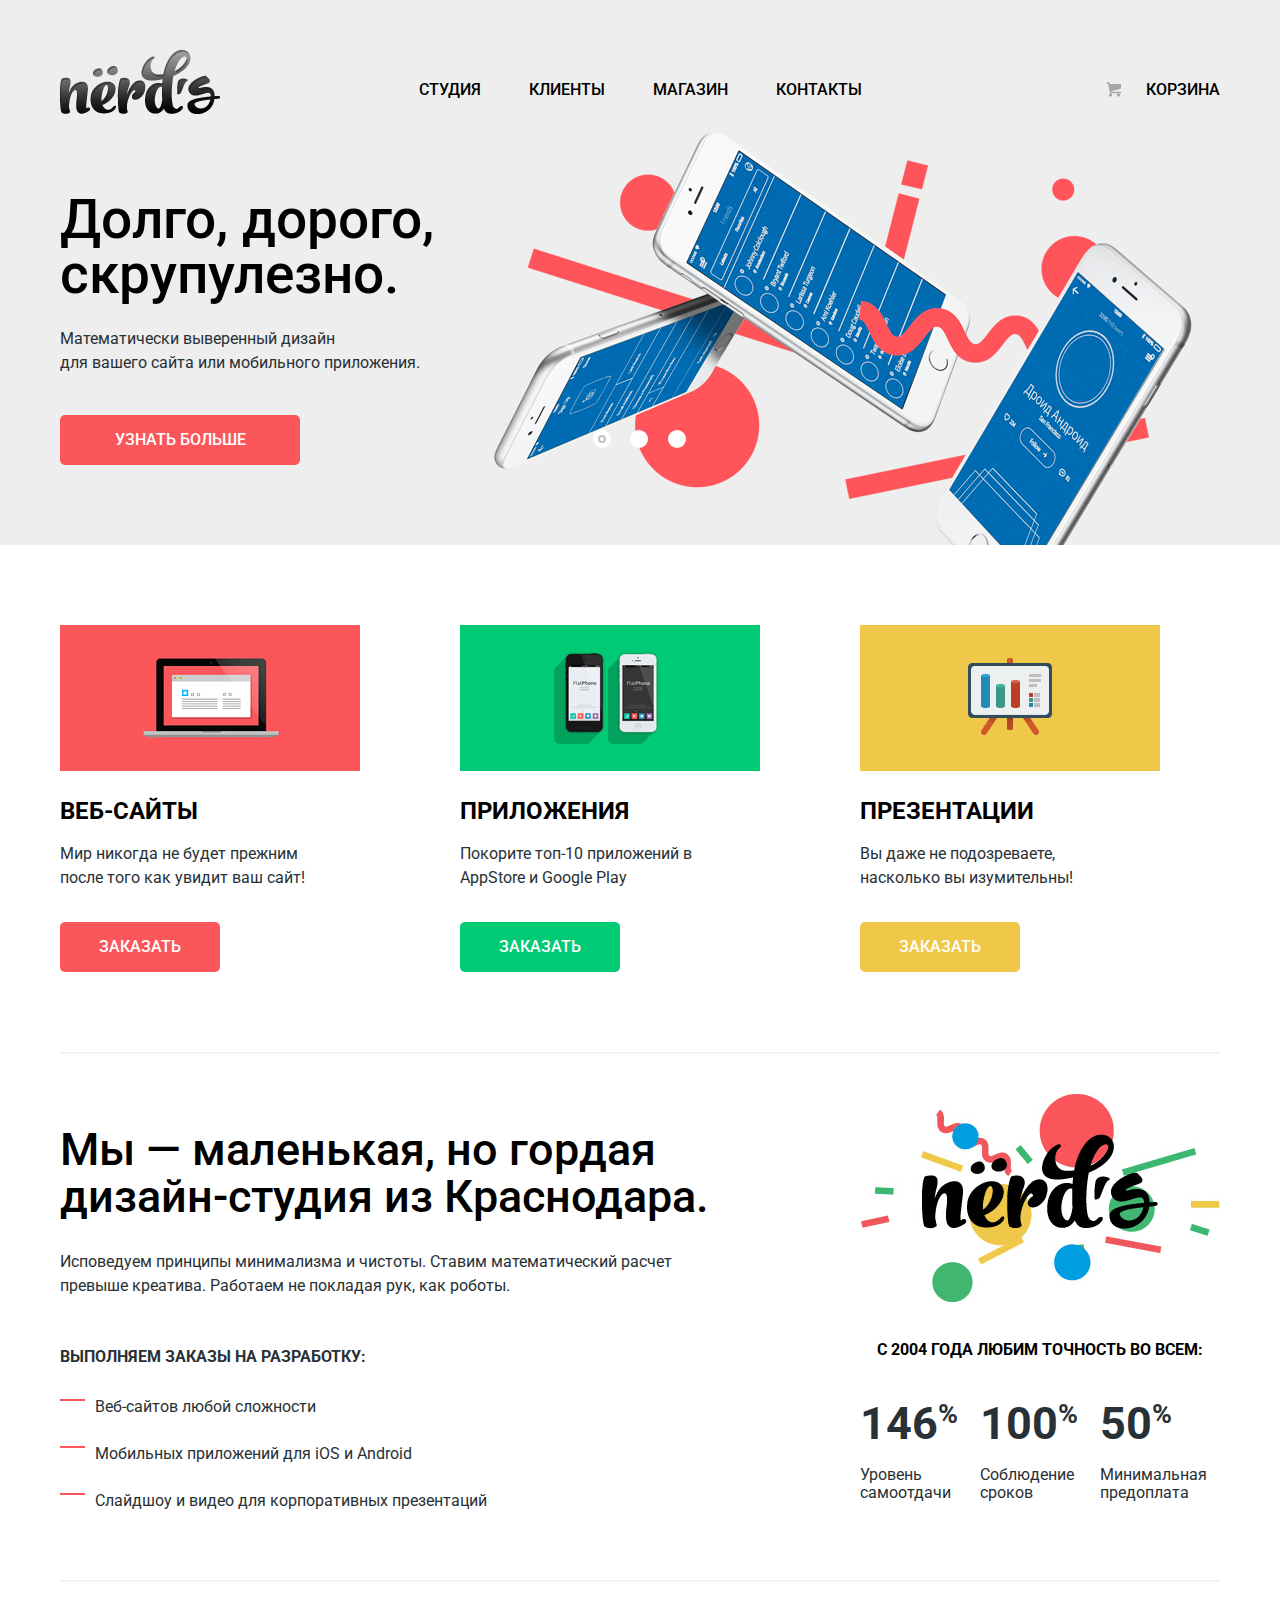
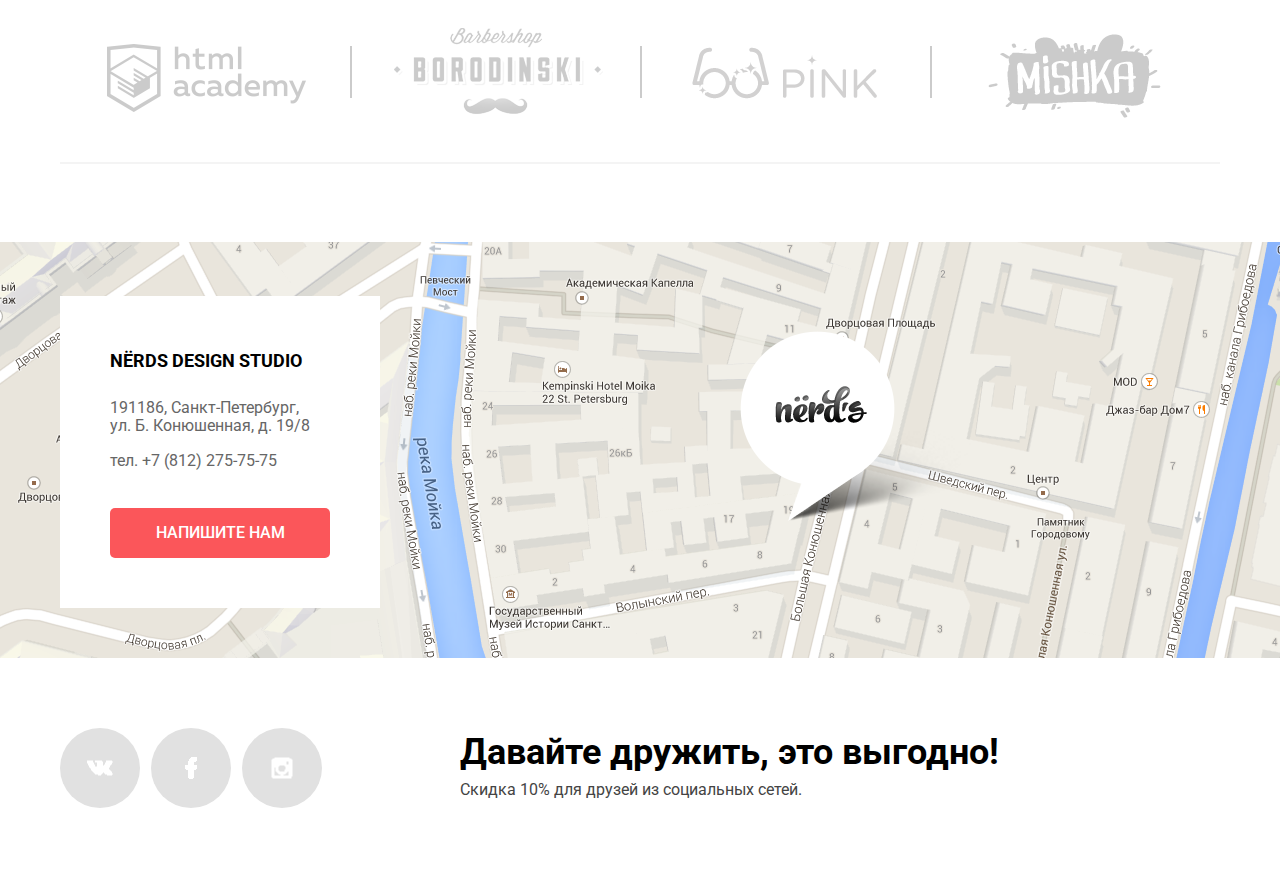
==== commit 6aa531ee: "подключила карту яндекса" ====
--- a/index.html
+++ b/index.html
@@ -4,6 +4,8 @@
 <head>
   <meta charset="utf-8">
   <title>HTML Academy: Нёрдс</title>
+  <script src="http://api-maps.yandex.ru/2.1/?lang=ru_RU" type="text/javascript"></script>
+  <script src="icon_customImage.js" type="text/javascript"></script>
   <link rel="stylesheet" href="css/normalize.css">
   <link rel="stylesheet" href="css/style.css">
   <link href="https://fonts.googleapis.com/css?family=Roboto:400,500,700&amp;subset=cyrillic" rel="stylesheet">
@@ -24,7 +26,7 @@
             <a href="#">Клиенты</a>
           </li>
           <li>
-            <a href="#">Магазин</a>
+            <a href="catalog.html">Магазин</a>
           </li>
           <li>
             <a href="#">Контакты</a>
@@ -68,7 +70,7 @@
     </div>
   </header>
 
-  <div class="container ">
+  <div class="container">
 
     <section class="features clearfix">
       <div class="features-item">
@@ -132,17 +134,16 @@
       </div>
     </div>
 
-    <div class="clients-logo ">
+    <div class="clients-logo">
       <ul>
         <li>
           <a title="html-academy" href="#">
             <img src="img/html-logo.png" alt="html-academy" width="260" height="180">
           </a>
         </li>
-
         <li>
           <a title="borodinski" href="#">
-            <img src="img/borodinsky-logo-.png" alt="borodinski" width="260" height="180">
+            <img src="img/borodinsky-logo.png" alt="borodinski" width="260" height="180">
           </a>
         </li>
         <li>
@@ -162,12 +163,13 @@
   <footer>
 
     <div class="map">
+      <div id="map" class="map-wrapper"></div>
       <div class="container contacts">
         <section class="map-contacts">
           <p class="map-contacts-title">NЁRDS DESIGN STUDIO</p>
           <p class="map-contacts-address">191186, Санкт-Петербург, <br>ул. Б. Конюшенная, д. 19/8</p>
           <p class="map-contacts-phone">тел. +7 (812) 275-75-75</p>
-          <a class="btn btn-write-us" href="#">Напишите нам</a>
+          <a class="btn btn-write-us" href="contacts.html">Напишите нам</a>
         </section>
       </div>
     </div>
@@ -209,23 +211,7 @@
     </form>
   </div>
 
-  <script>
-    var link = document.querySelector(".btn-write-us");
-
-    var popup = document.querySelector(".modal-write-us");
-    var close = popup.querySelector(".modal-write-us-close");
-
-    link.addEventListener("click", function(event) {
-      event.preventDefault();
-      popup.classList.add("modal-write-us-show");
-    });
-
-    close.addEventListener("click", function(event) {
-      event.preventDefault();
-      popup.classList.remove("modal-write-us-show");
-    });
-
-  </script>
+  <script src="js/script.js"></script>
 
 </body>
 
--- a/css/style.css
+++ b/css/style.css
@@ -6,20 +6,6 @@
   color: #283136;
   background: white;
 }
-
-
-/* для наглядности
-
-.catalog-item, .catalog-content, .filters, .catalog-title, .clients-logo, .footer-info, .footer-social, .footer, .map-contacts, .footer-map, .slider, .logo, .nav, .user-block, .features-item, .index-content-left, .index-content-right {
-  background: rgba(255, 45, 82, 0.2);
-}
-<a href="#" class="modal-write-us-close"></a>
-
-
-    .container {
-      background: rgba(100, 0, 10, 0.2);
-    }
-    /* для наглядности*/
 
 .slider-item-math, .slider-item-worktime {
   display: none;
@@ -229,22 +215,6 @@
   background: white;
 }
 
-
-/*#btn-1:checked~.slider-controls label[for="btn-1"],
-#btn-2:checked~.slider-controls label[for="btn-2"],
-#btn-3:checked~.slider-controls label[for="btn-3"]::before {
-  position: absolute;
-  content: "";
-  width: 4px;
-  height: 4px;
-  left: 5px;
-  top: 50%;
-  transform: translateY(-50%);
-  border: 2px solid #c1c1c1;
-  border-radius: 50%;
-  background: white;
-}*/
-
 .slide {
   position: absolute;
   top: 0;
@@ -255,7 +225,7 @@
 }
 
 .slide {
-  display: none;
+  visibility: hidden;
 }
 
 .slide:nth-child(1) {
@@ -274,15 +244,15 @@
 }
 
 #btn-1:checked~.slides .slide:nth-child(1) {
-  display: block;
+  visibility: visible;
 }
 
 #btn-2:checked~.slides .slide:nth-child(2) {
-  display: block;
+  visibility: visible;
 }
 
 #btn-3:checked~.slides .slide:nth-child(3) {
-  display: block;
+  visibility: visible;
 }
 
 .slider-item-title, .catalog-title {
@@ -511,7 +481,15 @@
   opacity: 0.2;
 }
 
-.clients-logo li:not(first-child)::before {
+.clients-logo li:hover {
+  opacity: 1;
+}
+
+.clients-logo li:active {
+  opacity: 0.1;
+}
+
+.clients-logo li:not(:first-child)::before {
   position: absolute;
   content: "";
   width: 2px;
@@ -522,55 +500,40 @@
   background: #000000;
 }
 
-
-/*.clients-logo li:nth-child(2n+0)::before {
-  position: absolute;
-  content: "";
-  width: 2px;
-  height: 52px;
-  left: 0;
-  top: 50%;
-  transform: translateY(-50%);
-  background: #000000;
-}
-
-.clients-logo li:nth-child(3)::before {
-  position: absolute;
-  content: "";
-  width: 2px;
-  height: 52px;
-  left: 0;
-  top: 50%;
-  transform: translateY(-50%);
-  background: #000000;
-}*/
-
-.clients-logo li:hover {
-  opacity: 1;
-}
-
 .clients-logo li:hover::before {
   opacity: 0.2;
 }
 
-.clients-logo li:active {
-  opacity: 0.1;
+.clients-logo li:active::before {
+  opacity: 1;
 }
 
 
 /* contacts*/
 
 .map {
+  position: relative;
   margin: 0 auto;
   background: url("../img/map.png") 50% 50% no-repeat;
   min-height: 416px;
 }
 
-.contacts {
-  padding-top: 54px;
+.map .container {
+  position: absolute;
+  top: 0;
+  left: 50%;
+  transform: translateX(-50%);
+}
+
+.map-wrapper {
+  width: 100%;
+  height: 416px;
 }
 
 .map-contacts {
+  position: absolute;
+  z-index: 5;
+  top: 54px;
   width: 220px;
   padding: 50px;
   background: #ffffff;
@@ -825,6 +788,7 @@
 input[type="radio"]+label {
   position: relative;
   display: block;
+  margin: 0;
   margin: 12px 0;
   line-height: 28px;
   padding-left: 35px;
@@ -849,7 +813,7 @@
   opacity: 1;
 }
 
-input[type="radio"]:checked+label::after {
+input[type="radio"]:checked+label::before {
   content: "";
   position: absolute;
   width: 25px;
@@ -862,7 +826,11 @@
   cursor: pointer;
 }
 
-input[type="radio"]:checked+label:hover::after {
+input[type="radio"]:checked+label:hover {
+  color: #000000;
+}
+
+input[type="radio"]:checked+label:hover::before {
   opacity: 1;
 }
 
@@ -897,7 +865,7 @@
   opacity: 1;
 }
 
-input[type="checkbox"]:checked+label::after {
+input[type="checkbox"]:checked+label::before {
   content: "";
   position: absolute;
   width: 27px;
@@ -910,7 +878,11 @@
   cursor: pointer;
 }
 
-input[type="checkbox"]:checked+label:hover::after {
+input[type="checkbox"]:checked+label:hover {
+  color: #000000;
+}
+
+input[type="checkbox"]:checked+label:hover::before {
   opacity: 1;
 }
 
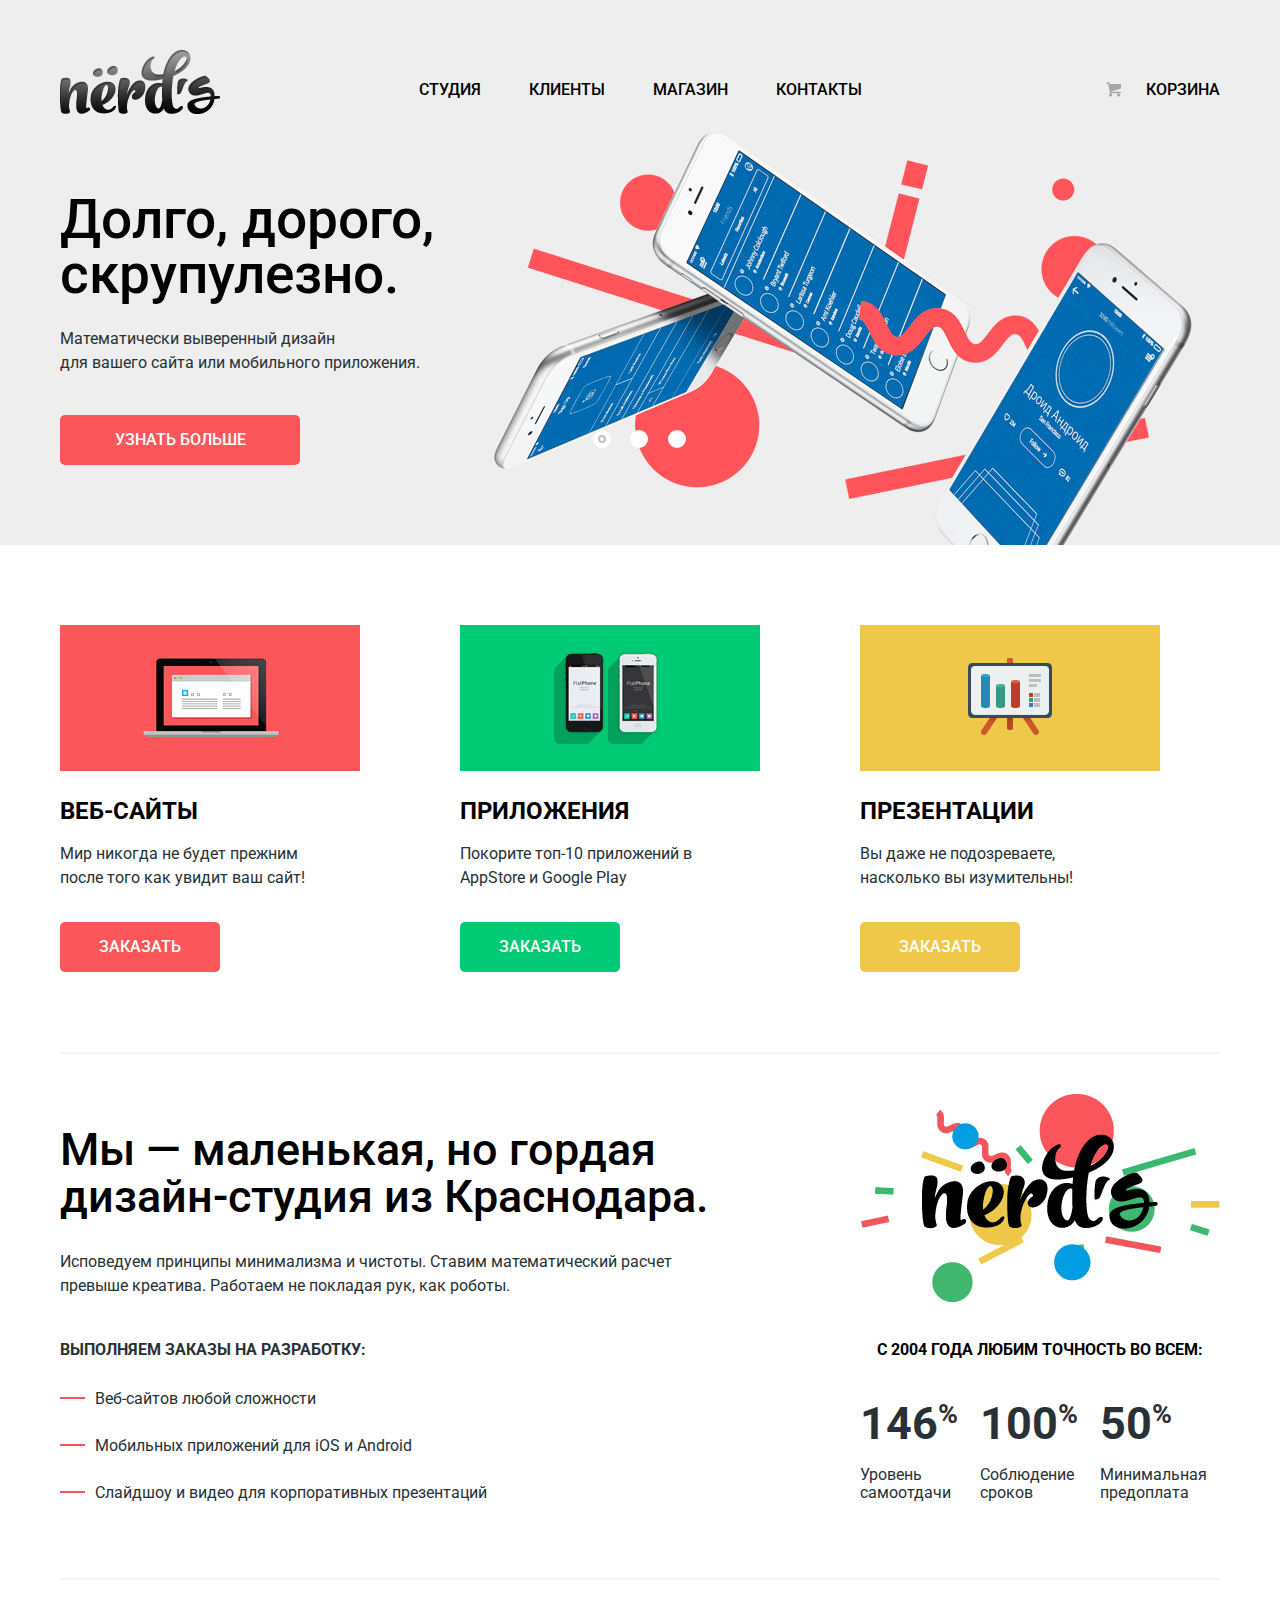
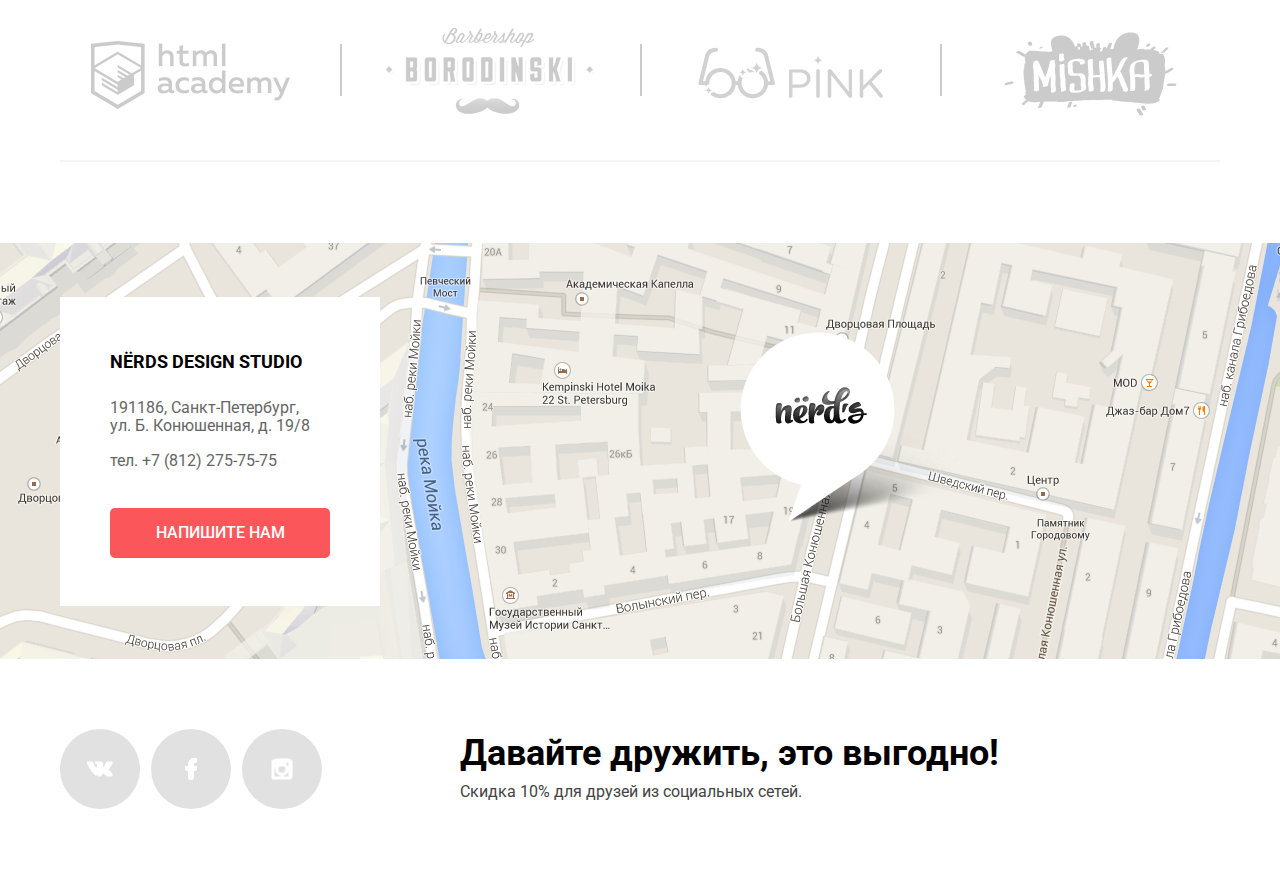
==== commit acac4dca: "исправлено" ====
--- a/index.html
+++ b/index.html
@@ -4,10 +4,8 @@
 <head>
   <meta charset="utf-8">
   <title>HTML Academy: Нёрдс</title>
-  <script src="http://api-maps.yandex.ru/2.1/?lang=ru_RU" type="text/javascript"></script>
-  <script src="icon_customImage.js" type="text/javascript"></script>
   <link rel="stylesheet" href="css/normalize.css">
-  <link rel="stylesheet" href="css/style.css">
+  <link rel="stylesheet" href="css/style.min.css">
   <link href="https://fonts.googleapis.com/css?family=Roboto:400,500,700&amp;subset=cyrillic" rel="stylesheet">
 </head>
 
@@ -50,19 +48,19 @@
         </div>
         <div class="slides">
           <div class="slide">
-            <h2 class="slider-item-title">Долго, дорого, <br>
-                скрупулезно.</h2>
-            <p class="slider-item">Математически выверенный дизайн<br> для вашего сайта или мобильного приложения.</p>
+            <h2 class="slider-item-title">Долго, дорого, скрупулезно.</h2>
+            <p class="slider-item">Математически выверенный дизайн
+              <span>для вашего сайта или мобильного приложения.</span></p>
             <a class="btn" title="Узнать больше" href="#">Узнать больше</a>
           </div>
           <div class="slide">
-            <h2 class="slider-item-title">Любим математику <br>как никто другой</h2>
-            <p class="slider-item">Никакого креатива, только математические формулы <br>для расчета идеальных пропорций.</p>
+            <h2 class="slider-item-title">Любим математику как никто другой</h2>
+            <p class="slider-item">Никакого креатива, только математические формулы для расчета идеальных пропорций.</p>
             <a class="btn" title="Узнать больше" href="#">Узнать больше</a>
           </div>
           <div class="slide">
-            <h2 class="slider-item-title">Только ночь,<br>только хардкор</h2>
-            <p class="slider-item">Работать днем, как все? Мы против этого. <br>Ближе к полуночи работа только начинается.</p>
+            <h2 class="slider-item-title">Только ночь, только хардкор</h2>
+            <p class="slider-item">Работать днем, как все? Мы против этого. Ближе к полуночи работа только начинается.</p>
             <a class="btn" title="Узнать больше" href="#">Узнать больше</a>
           </div>
         </div>
@@ -138,22 +136,22 @@
       <ul>
         <li>
           <a title="html-academy" href="#">
-            <img src="img/html-logo.png" alt="html-academy" width="260" height="180">
+            <img src="img/logo-1.png" alt="html-academy" width="199" height="68">
           </a>
         </li>
         <li>
           <a title="borodinski" href="#">
-            <img src="img/borodinsky-logo.png" alt="borodinski" width="260" height="180">
+            <img src="img/logo-2.png" alt="borodinski" width="209" height="90">
           </a>
         </li>
         <li>
           <a title="pink" href="#">
-            <img src="img/pink-logo.png" alt="pink" width="260" height="180">
+            <img src="img/logo-3.png" alt="pink" width="185" height="52">
           </a>
         </li>
         <li>
           <a title="mishka" href="#">
-            <img src="img/mishka-logo.png" alt="mishka" width="260" height="180">
+            <img src="img/logo-4.png" alt="mishka" width="173" height="84">
           </a>
         </li>
       </ul>
@@ -161,13 +159,12 @@
   </div>
 
   <footer>
-
     <div class="map">
       <div id="map" class="map-wrapper"></div>
       <div class="container contacts">
         <section class="map-contacts">
           <p class="map-contacts-title">NЁRDS DESIGN STUDIO</p>
-          <p class="map-contacts-address">191186, Санкт-Петербург, <br>ул. Б. Конюшенная, д. 19/8</p>
+          <p class="map-contacts-address">191186, Санкт-Петербург, ул. Б. Конюшенная, д. 19/8</p>
           <p class="map-contacts-phone">тел. +7 (812) 275-75-75</p>
           <a class="btn btn-write-us" href="contacts.html">Напишите нам</a>
         </section>
@@ -185,33 +182,32 @@
       </section>
     </div>
 
-
   </footer>
 
 
   <div class="modal-write-us">
     <button class="modal-write-us-close" type="button" title="Закрыть">Закрыть</button>
     <h2 class="modal-write-us-title">Напишите нам</h2>
-    <a href="#"></a>
 
     <form class="write-us-form" action="https://echo.htmlacademy.ru" method="post">
       <label for="write-name">
-            <span class="write">Ваше имя</span>
-            <input type="text" name="name" value="" placeholder="Представьтесь, пожалуйста" id="write-name">
-          </label>
+        <span class="write">Ваше имя</span>
+        <input type="text" name="writename" value="" placeholder="Представьтесь, пожалуйста" id="write-name">
+      </label>
       <label for="write-mail">
-            <span>Ваш e-mail</span>
-            <input type="text" name="text" value="" placeholder="Для отправки ответа" id="write-mail">
-          </label>
+        <span>Ваш e-mail</span>
+        <input type="text" name="mail" value="" placeholder="Для отправки ответа" id="write-mail">
+      </label>
       <label for="write-post">
-            <span>Текст письма</span>
-            <textarea name="post" id="write-post" rows="5" placeholder="В свободной форме"></textarea>
-          </label>
+        <span>Текст письма</span>
+        <textarea name="post" id="write-post" rows="5" placeholder="В свободной форме"></textarea>
+      </label>
       <button class="btn btn-write-us-form" type="submit">Отправить</button>
     </form>
   </div>
 
-  <script src="js/script.js"></script>
+  <script src="http://api-maps.yandex.ru/2.1/?lang=ru_RU" type="text/javascript"></script>
+  <script src="js/script.min.js"></script>
 
 </body>
 
--- a/css/style.min.css
+++ b/css/style.min.css
@@ -0,0 +1 @@
+body{font-family:"Roboto","Arial",sans-serif;font-size:16px;line-height:24px;font-weight:400;color:#283136;background:#fff}.slider-item-math,.slider-item-worktime{display:none}.clearfix::after{content:"";display:block;clear:both}.container{width:1160px;margin:0 auto;padding:0 20px}.btn,a{text-decoration:none;color:#000}.nav li,img{vertical-align:top}img{max-width:100%;height:auto}.btn{display:block;margin:0;padding:16px 0;border-radius:5px;font-family:"Roboto","Arial",sans-serif;font-size:16px;line-height:18px;font-weight:500;color:#fff;text-align:center;text-transform:uppercase;background:#fb565a}.btn:hover{background:#e74246}.btn:active{color:rgba(255,255,255,.3);background:#d7373b;box-shadow:inset 0 3px 0 rgba(0,0,0,.1)}.main-header{min-width:1160px;background:#eee}.logo,.nav{margin-right:20px}.logo{float:left;width:160px;margin-top:49px;margin-bottom:0}.logo:hover{opacity:.8}.logo:active,.social-btn:active::before{opacity:.3}.nav ul{margin:0;padding:0;list-style-type:none}.nav{text-align:center}.nav,.user-block{float:left;width:800px;margin-top:75px;line-height:30px;font-weight:500;color:#000;text-transform:uppercase}.nav a{padding-bottom:9px}.nav a:hover,.purchase:hover{color:#fb565a}.nav a:active,.pagination li:active a,.purchase:active{color:rgba(0,0,0,.3)}.nav li{display:inline-block;padding-right:44px}.index-content-right li:last-child,.nav li:last-child{padding-right:0}.purchase a{padding-bottom:7px}.user-block{max-width:160px;margin-right:0;text-align:right}.purchase{position:relative;display:inline-block;padding-left:40px;line-height:30px;font-weight:500;color:#000;text-transform:uppercase;vertical-align:top}.purchase::before{content:"";position:absolute;top:7px;left:0;width:15px;height:15px;background:url(../img/spritesheet.png) -10px -10px no-repeat;background-position:-10px -10px;opacity:.3}.slider{position:relative;clear:both;width:1160px;min-height:431px;margin-bottom:80px}.slider input[type=radio]{position:absolute;opacity:0}.slider-controls{position:absolute;bottom:109px;left:50%;width:200px;height:10px;margin-left:-100px;text-align:center;z-index:2}.slider-controls label{position:relative;display:inline-block;width:18px;height:18px;margin:0 8px;background:#fff;vertical-align:middle;border-radius:50%;cursor:pointer}#btn-1:checked~.slider-controls label[for=btn-1],#btn-2:checked~.slider-controls label[for=btn-2],#btn-3:checked~.slider-controls label[for=btn-3]{margin:0 12px;box-shadow:0 0 0 5px #fff;width:4px;height:4px;border:2px solid #c1c1c1;background:#fff}.slide{position:absolute;top:0;left:0;width:100%;height:100%;overflow:auto;visibility:hidden}.slide:nth-child(1){background:url(../img/nerds-index-slide1.png) 100% 100% no-repeat;min-height:431px}.slide:nth-child(2){background:url(../img/nerds-index-slide2.png) 100% 100% no-repeat;min-height:431px}.slide:nth-child(3){background:url(../img/nerds-index-slide3.png) 100% 100% no-repeat;min-height:431px}#btn-1:checked~.slides .slide:nth-child(1),#btn-2:checked~.slides .slide:nth-child(2),#btn-3:checked~.slides .slide:nth-child(3){visibility:visible}.slider-item-title{margin:78px 0 0;width:560px;font-size:55px;line-height:55px;font-weight:500;color:#000}.slider-item{margin:25px 0 40px;width:420px;font:inherit}.slider-item span{display:block}.slide:nth-child(3) .slider-item{width:360px}.slider .btn{width:240px}.features{margin-bottom:80px}.features-item{float:left;width:360px;margin-right:40px}.features-item:last-child{margin-right:0}.features-item-green,.features-item-red,.features-item-yellow{margin-bottom:25px}.features-name{font-size:24px;line-height:30px;font-weight:700;color:#000;text-transform:uppercase}.features-item p{margin:16px 0 32px;width:260px;font:inherit}.btn-green,.btn-red{width:160px}.btn-green{background:#00ca74}.btn-green:hover{background:#00bc6c}.btn-green:active{color:rgba(255,255,255,.3);background:#00aa62}.btn-yellow{width:160px;background:#efc849}.btn-yellow:hover{background:#eab534}.btn-yellow:active{color:rgba(255,255,255,.3);background:#e5a722}.index-content{margin-bottom:62px;border-top:2px solid #f4f4f4}.index-content-left{float:left;width:760px;margin-top:72px}.index-content-title{margin:0;font-size:45px;line-height:47px;font-weight:500;color:#000}.index-content-left p{margin:30px 0 40px;width:650px;line-height:24px}.index-list-name{font-weight:700;text-transform:uppercase}.index-content-left ul{margin:13px 0 0;padding-left:35px;list-style-type:none;line-height:47px}.index-content-left li{position:relative}.index-content-left li::before{position:absolute;content:"";width:25px;height:2px;left:-35px;top:23px;transform:translateY(-50%);background:#fb565a}.index-content-right{float:right;width:360px;padding-top:40px;font-size:0}.index-content-right p{margin:0}.index-content-data{font-size:16px;line-height:24px;font-weight:700;text-transform:uppercase;text-align:center;color:#000;padding-top:36px;padding-bottom:30px}.clients-logo ul,.index-content-right ul{margin:0;padding:0;list-style-type:none}.clients-logo li,.index-content-right li{display:inline-block;vertical-align:top;width:120px}.index-content-data-show{font-size:45px;line-height:45px;font-weight:700;padding-bottom:20px;vertical-align:top}.sup{vertical-align:super;font-size:27px}.index-content-data-description{font-size:16px;line-height:18px}.clients-logo{border-top:2px solid #f4f4f4;border-bottom:2px solid #f4f4f4;font-size:0;margin-bottom:81px}.clients-logo li{position:relative;vertical-align:middle;width:210px;padding:52px 45px 42px 25px;text-align:center;opacity:.2}.clients-logo li:nth-child(2),.clients-logo li:nth-child(3){padding:48px 45px 42px}.clients-logo li:nth-child(4){padding:50px 0 42px 45px}.clients-logo li:hover{opacity:1}.clients-logo li:active{opacity:.1}.clients-logo li:not(:first-child)::before{position:absolute;content:"";width:2px;height:52px;left:0;top:50%;transform:translateY(-50%);background:#000}.clients-logo li:hover::before{opacity:.2}.clients-logo li:active::before,input[type=radio]+label:hover::before{opacity:1}.map{position:relative;margin:0 auto;background:#f1efe8 url(../img/map.png) 50% 50% no-repeat;min-width:1160px;min-height:416px}.map .container{position:absolute;top:0;left:50%;transform:translateX(-50%)}.map-wrapper{width:100%;height:416px}.map-contacts{position:absolute;z-index:5;top:54px;width:220px;padding:50px 50px 48px;background:#fff;color:#000}.map-contacts-title{margin:0 0 22px;font-size:18px;line-height:30px;font-weight:700;text-transform:uppercase}.map-contacts-address,.map-contacts-phone{margin:0 0 17px;width:205px;line-height:18px;color:#666}.map-contacts-phone{margin:0 0 38px}.footer-social{float:left;width:300px;margin-top:70px;margin-bottom:70px}.social-btn{position:relative;display:inline-block;vertical-align:top;width:80px;min-height:80px;border-radius:50%;margin-right:7px;font-size:0;background:#e1e1e1}.social-btn::before{content:"";position:absolute;top:50%;left:50%;transform:translate(-50%,-50%);background:url(../img/spritesheet.png) no-repeat}.social-btn-vk::before{width:26px;height:15px;background-position:-10px -304px}.social-btn-fb::before{width:12px;height:22px;background-position:-10px -131px}.social-btn-inst::before{width:21px;height:21px;background-position:-10px -173px}.social-btn:hover{background:#e74246}.social-btn:active{background:#d7373b;box-shadow:inset 0 3px 0 rgba(0,0,0,.1)}.footer-info{float:right;width:760px;margin-top:76px}.footer-info-title{font-size:36px;font-weight:700;line-height:36px;color:#000;margin:0 0 9px}.footer-info-description{margin:0;line-height:23px;color:#444}.active{border-bottom:#fb565a solid 2px}.catalog-header{min-width:1160px;margin-bottom:55px;background:#eee}.catalog-title{clear:both;padding-top:78px;padding-bottom:108px;text-align:center;margin:78px 0 0;font-size:55px;line-height:55px;font-weight:500;color:#000}.catalog-content{float:right;width:760px}.catalog-wrapper{font-size:0}.catalog-item{position:relative;display:inline-block;vertical-align:top;text-align:center;width:360px;margin-right:36px;margin-bottom:34px;font-size:16px;border-radius:5px 5px 0 0;border:rgba(77,77,77,.1) 1px solid}.catalog-item:nth-child(2n){margin-right:0}.catalog-item:hover{box-shadow:0 6px 15px rgba(0,0,0,.25)}.catalog-item-header{width:360px;height:40px;text-align:left;border-radius:5px 5px 0 0;background:rgba(77,77,77,.1)}.catalog-item:hover .catalog-item-header{background:#4d4d4d}.catalog-item-header span{display:inline-block;margin-top:13px;margin-right:9px;width:14px;height:14px;border-radius:50%;background:#fff}.catalog-item-header span:first-child{margin-left:16px}.btn-catalog-info{margin-left:20px;width:200px}.catalog-info{box-sizing:border-box;position:absolute;z-index:2;bottom:0;left:0;width:360px;padding:28px 60px 46px;background:#eee}.catalog-item .catalog-info{opacity:0;visibility:hidden}.catalog-item:hover .catalog-info{opacity:1;visibility:visible}.catalog-info-title{margin:0;font-size:18px;line-height:30px;font-weight:700;color:#000;text-transform:uppercase}.catalog-item:nth-child(1):hover .catalog-info-description,.catalog-item:nth-child(3):hover .catalog-info-description,.catalog-item:nth-child(4):hover .catalog-info-description{padding:15px 20px 30px}.catalog-info-description{margin:0;padding:15px 0 30px;line-height:18px;color:#666}.slide:nth-child(3) .slider-item-title{width:430px}.filter-form-title{margin:0;font-size:18px;line-height:30px;font-weight:700;color:#000;text-transform:uppercase}.btn-filter{margin-top:46px;color:#000;background:#eee;width:260px;border:none}.btn-filter:hover{background:#dfdfdf}.btn-filter:active{color:rgba(0,0,0,.3);background:#d5d5d5;box-shadow:inset 0 3px 0 rgba(0,0,0,.1)}.range-filter{width:260px;margin-top:50px;margin-bottom:55px}.range-controls{position:relative;height:41px;padding-top:39px;padding-right:20px;padding-left:20px;margin-bottom:15px;border-radius:5px;background:#f1f1f1}.range-controls .scale{height:2px;background:#d7dcde}.range-controls .bar{width:70%;height:2px;background:#00ca74}.range-controls .toggle{position:absolute;top:30px;left:0;width:4px;height:4px;cursor:pointer;border:8px solid #fff;border-radius:50%;background:#ababab;box-shadow:0 2px 1px 0 #cfcfcf}.range-controls .toggle-min{left:15px}.range-controls .toggle-max{left:160px}.price-controls{font-size:0}.price-controls label{font-size:16px;display:inline-block;width:50%;text-transform:uppercase}.max-price{text-align:right}.price-controls input{font-family:"Roboto","Arial",sans-serif;font-size:16px;width:60px;margin-left:10px;padding:8px 10px;text-align:center;color:#283136;border:none;border-radius:5px;background:#f1f1f1}.filters{float:left;width:260px}.filter-list{margin:0 0 41px;padding:0;list-style:none}input[type=checkbox],input[type=radio]{display:none}input[type=radio]+label{position:relative;display:block;margin:12px 0;line-height:28px;padding-left:35px;cursor:pointer;color:#283136}input[type=radio]+label::before{content:"";position:absolute;width:25px;height:25px;top:0;left:0;background:#fff url(../img/spritesheet.png) -10px -10px no-repeat;background-position:-10px -214px;opacity:.4;cursor:pointer}input[type=radio]:disabled+label::before,input[type=radio]:disabled+label:hover::before{opacity:.3}input[type=radio]:disabled+label,input[type=radio]:disabled+label:hover{opacity:.2}input[type=radio]:checked+label::before{content:"";position:absolute;width:25px;height:25px;top:0;left:0;background:#fff url(../img/spritesheet.png) -10px -10px no-repeat;background-position:-10px -259px;opacity:.4;cursor:pointer}input[type=checkbox]:checked+label:hover,input[type=radio]:checked+label:hover{color:#000}input[type=checkbox]:checked+label:hover::before,input[type=radio]:checked+label:hover::before{opacity:1}input[type=checkbox]+label{position:relative;display:block;margin:14px 0;line-height:26px;padding-left:35px;cursor:pointer;color:#283136}input[type=checkbox]+label::before{content:"";position:absolute;width:27px;height:23px;top:0;left:0;background:#fff url(../img/spritesheet.png) -10px -10px no-repeat;background-position:-10px -45px;opacity:.4;cursor:pointer}input[type=checkbox]+label:hover::before{opacity:1}input[type=checkbox]:checked+label::before{content:"";position:absolute;width:27px;height:23px;top:0;left:0;background:#fff url(../img/spritesheet.png) -10px -10px no-repeat;background-position:-10px -88px;opacity:.4;cursor:pointer}input[type=checkbox]:disabled+label::before,input[type=checkbox]:disabled+label:hover::before{opacity:.3}input[type=checkbox]:disabled+label,input[type=checkbox]:disabled+label:hover{opacity:.2}.sort{margin-bottom:50px}.pagination ul,.sort ul{margin:0;padding:0}.sort-parametr-title{float:left;margin:0;font-size:18px;line-height:30px;font-weight:700;color:#000;text-transform:uppercase}.pagination li,.sort-parametr li{display:inline-block;text-transform:uppercase;cursor:pointer}.sort-parametr li{float:right;margin-left:25px;font-size:14px;line-height:30px;color:#000;opacity:.3;vertical-align:middle;font-weight:400}.sort-parametr li:hover{opacity:.6}.sort-parametr .sort-active,.sort-parametr li:active{opacity:1}.sort-marker-down,.sort-marker-up{display:inline-block;vertical-align:middle;width:0;height:0;border-left:4px solid transparent;border-right:4px solid transparent}.sort-marker-up{border-bottom:8px solid #000;margin-left:-3px}.sort-marker-down{margin-left:26px;border-top:8px solid #000}.pagination ul{list-style:none}.pagination li{vertical-align:top;margin:24px 7px 0 0;padding:13px 0;width:50px;border-radius:5px;font-weight:500;text-align:center;background:#eee}.pagination li:last-child{width:260px;margin-bottom:60px}.pagination li:hover{background:#dfdfdf}.pagination li:active{background:#d5d5d5;box-shadow:inset 0 3px 0 rgba(0,0,0,.1)}.pagination .pagination-active{width:44px;padding:10px 0;border:#dbdbdb 3px solid;background:#fff}.pagination li a{color:#000}@keyframes bounce{0%{transform:translateY(5000px)}70%{transform:translateY(30px)}90%{transform:translateY(-10px)}to{transform:translateY(0)}}.modal-write-us{display:none;position:fixed;bottom:175px;left:50%;z-index:20;width:760px;margin-left:-480px;padding:68px 100px 85px;color:#000;background:#fff;box-shadow:0 20px 40px rgba(0,0,0,.75)}.modal-write-us-show{display:block;animation:bounce .5s}.modal-write-us-close{position:absolute;top:78px;right:90px;width:21px;height:21px;font-size:0;background-color:transparent;border:0;cursor:pointer;opacity:.3}.modal-write-us-close::after,.modal-write-us-close::before{content:"";position:absolute;top:8px;left:-2px;width:25px;height:5px;background-color:#fb565a}.modal-write-us-close::before{transform:rotate(45deg)}.modal-write-us-close::after{transform:rotate(-45deg)}.modal-write-us-title{margin:0;font-size:45px;line-height:45px;color:#000}.write-us-form{margin-top:45px}.write-us-form label{display:inline-block;vertical-align:top;width:360px}.write-us-form label:first-child{margin-right:36px}.write-us-form input[type=text],.write-us-form textarea[name=post]{width:326px;margin-top:10px;margin-bottom:35px;padding:15px;border:#d7dcde solid 2px;border-radius:5px;font-size:16px;line-height:18px;font-family:"Roboto","Arial",sans-serif;color:#444}.write-us-form textarea[name=post]{width:726px;margin-bottom:47px}.write-us-form input[type=text]:hover{border:#b4b9bb solid 2px}.write-us-form input[type=text]:focus{border:#000 solid 2px}.write-us-form textarea[name=post]:hover{border:#000 solid 2px}.write-us-form span{margin:0;font-size:16px;line-height:18px;font-family:"Roboto","Arial",sans-serif;font-weight:700;color:#000}.btn-write-us-form{font:inherit;width:260px;border:none}
